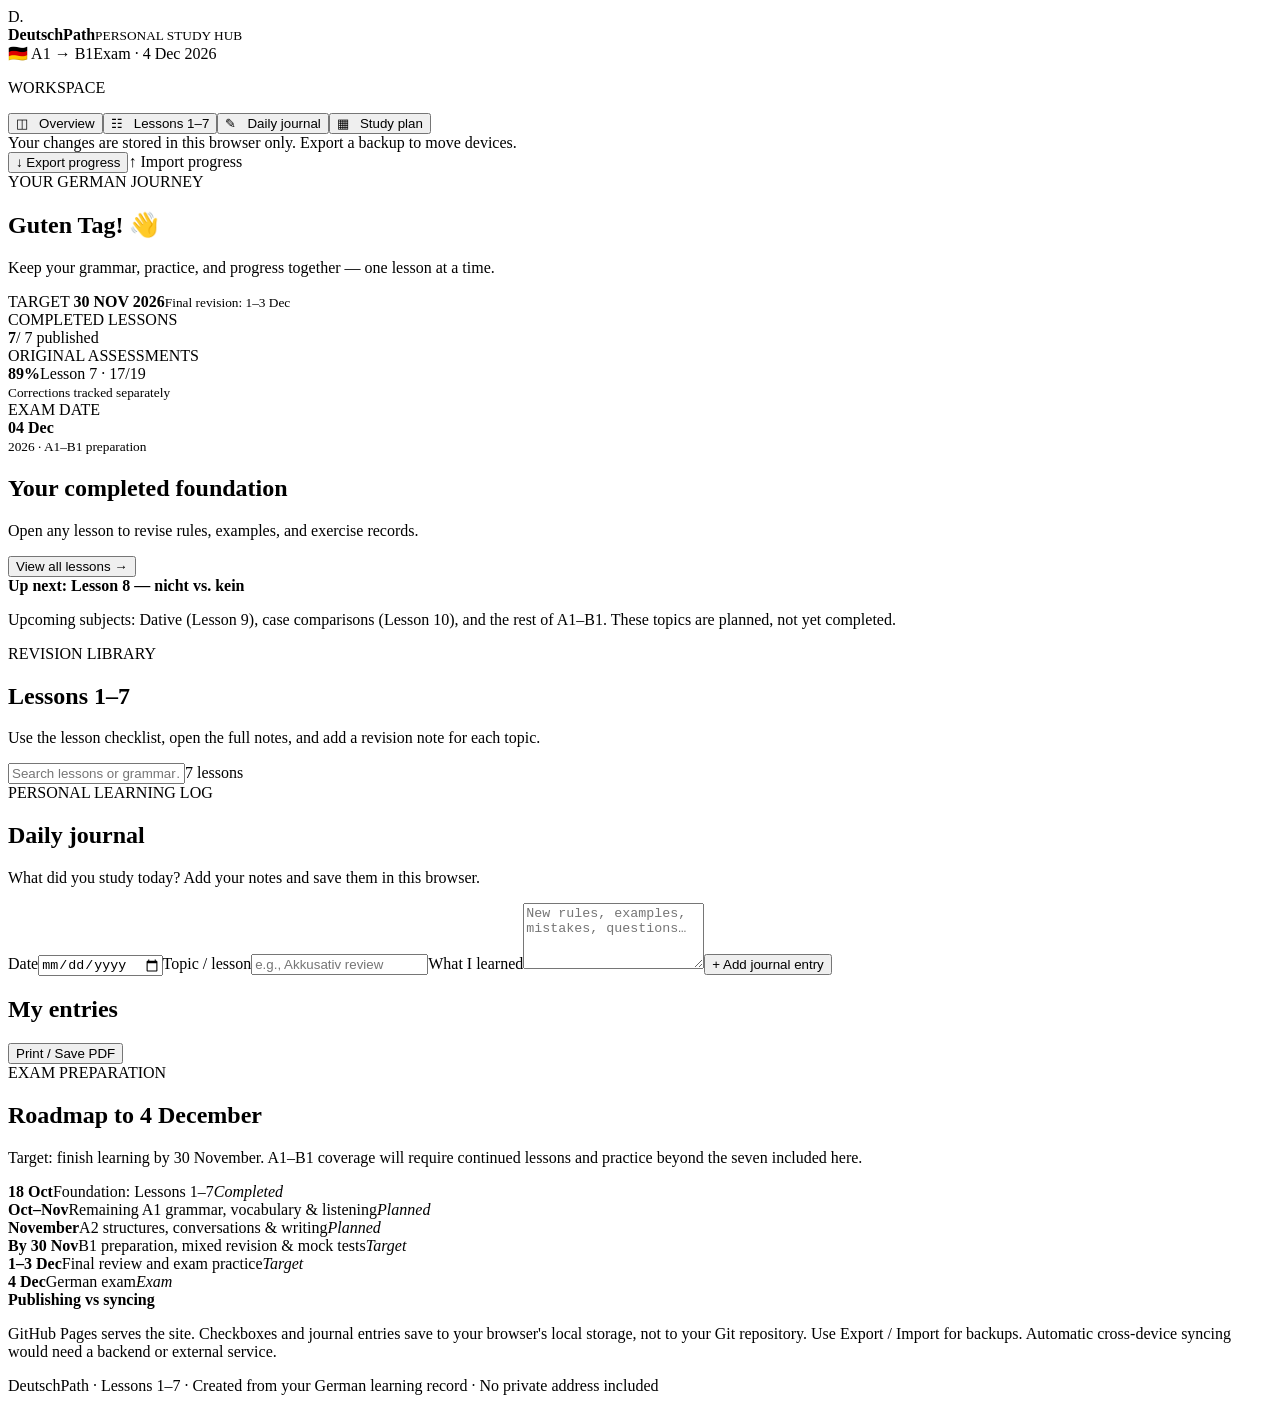
==== index.html @ 78a05383 "Create index.html" ====
<!doctype html><html lang="en"><head><meta charset="utf-8"><meta name="viewport" content="width=device-width,initial-scale=1"><meta name="theme-color" content="#111e36"><meta name="description" content="German A1 to B1 study progress: lessons, practice, revision and scores"><title>DeutschPath · A1 to B1 Study Hub</title><link rel="stylesheet" href="style.css"></head><body>
<header class="top"><div class="brand"><span class="mark">D<span>.</span></span><div><strong>DeutschPath</strong><small>PERSONAL STUDY HUB</small></div></div><div class="topright"><span class="pill">🇩🇪 A1 → B1</span><span class="subtle">Exam · 4 Dec 2026</span></div></header>
<div class="shell"><aside class="sidebar"><p class="navcaption">WORKSPACE</p><button class="nav active" data-view="overview">◫ &nbsp; Overview</button><button class="nav" data-view="lessons">☷ &nbsp; Lessons 1–7</button><button class="nav" data-view="journal">✎ &nbsp; Daily journal</button><button class="nav" data-view="plan">▦ &nbsp; Study plan</button><div class="sidebarbottom"><div class="tip">Your changes are stored in this browser only. Export a backup to move devices.</div><button class="smallbtn" id="exportBtn">↓ Export progress</button><label class="smallbtn import">↑ Import progress<input type="file" id="importFile" accept="application/json" hidden></label></div></aside>
<main class="content"><section id="overview" class="view active"><div class="eyebrow">YOUR GERMAN JOURNEY</div><div class="headrow"><div><h1>Guten Tag! <span class="wave">👋</span></h1><p>Keep your grammar, practice, and progress together — one lesson at a time.</p></div><span class="datebox">TARGET <strong>30 NOV 2026</strong><small>Final revision: 1–3 Dec</small></span></div><div class="metrics"><div class="metric"><label>COMPLETED LESSONS</label><div><strong id="doneCount">7</strong><span>/ 7 published</span></div><div class="track"><i id="doneBar"></i></div></div><div class="metric"><label>ORIGINAL ASSESSMENTS</label><div><strong>89%</strong><span>Lesson 7 · 17/19</span></div><small>Corrections tracked separately</small></div><div class="metric"><label>EXAM DATE</label><div><strong>04 Dec</strong></div><small>2026 · A1–B1 preparation</small></div></div><div class="sectiontop"><div><h2>Your completed foundation</h2><p>Open any lesson to revise rules, examples, and exercise records.</p></div><button class="textbtn" data-goto="lessons">View all lessons →</button></div><div id="overviewCards" class="cards"></div><div class="notice"><strong>Up next: Lesson 8 — nicht vs. kein</strong><p>Upcoming subjects: Dative (Lesson 9), case comparisons (Lesson 10), and the rest of A1–B1. These topics are planned, not yet completed.</p></div></section>
<section id="lessons" class="view"><div class="eyebrow">REVISION LIBRARY</div><h1>Lessons 1–7</h1><p>Use the lesson checklist, open the full notes, and add a revision note for each topic.</p><div class="filter"><input id="searchLessons" placeholder="Search lessons or grammar…" aria-label="Search lessons"><span id="lessonTally">7 lessons</span></div><div id="lessonList" class="lessonlist"></div></section>
<section id="journal" class="view"><div class="eyebrow">PERSONAL LEARNING LOG</div><h1>Daily journal</h1><p>What did you study today? Add your notes and save them in this browser.</p><form id="journalForm" class="formbox"><label>Date<input type="date" id="journalDate" required></label><label>Topic / lesson<input type="text" id="journalTopic" placeholder="e.g., Akkusativ review" required></label><label>What I learned<textarea id="journalText" rows="4" placeholder="New rules, examples, mistakes, questions…" required></textarea></label><button class="primary" type="submit">+ Add journal entry</button></form><div class="sectiontop"><h2>My entries</h2><button class="textbtn" id="printBtn">Print / Save PDF</button></div><div id="journalEntries"></div></section>
<section id="plan" class="view"><div class="eyebrow">EXAM PREPARATION</div><h1>Roadmap to 4 December</h1><p>Target: finish learning by 30 November. A1–B1 coverage will require continued lessons and practice beyond the seven included here.</p><div class="timeline"><div><b>18 Oct</b><span>Foundation: Lessons 1–7</span><em>Completed</em></div><div><b>Oct–Nov</b><span>Remaining A1 grammar, vocabulary & listening</span><em>Planned</em></div><div><b>November</b><span>A2 structures, conversations & writing</span><em>Planned</em></div><div><b>By 30 Nov</b><span>B1 preparation, mixed revision & mock tests</span><em>Target</em></div><div><b>1–3 Dec</b><span>Final review and exam practice</span><em>Target</em></div><div><b>4 Dec</b><span>German exam</span><em>Exam</em></div></div><div class="notice"><strong>Publishing vs syncing</strong><p>GitHub Pages serves the site. Checkboxes and journal entries save to your browser's local storage, not to your Git repository. Use Export / Import for backups. Automatic cross-device syncing would need a backend or external service.</p></div></section></main></div><footer>DeutschPath · Lessons 1–7 · Created from your German learning record · No private address included</footer><script src="app.js"></script></body></html>
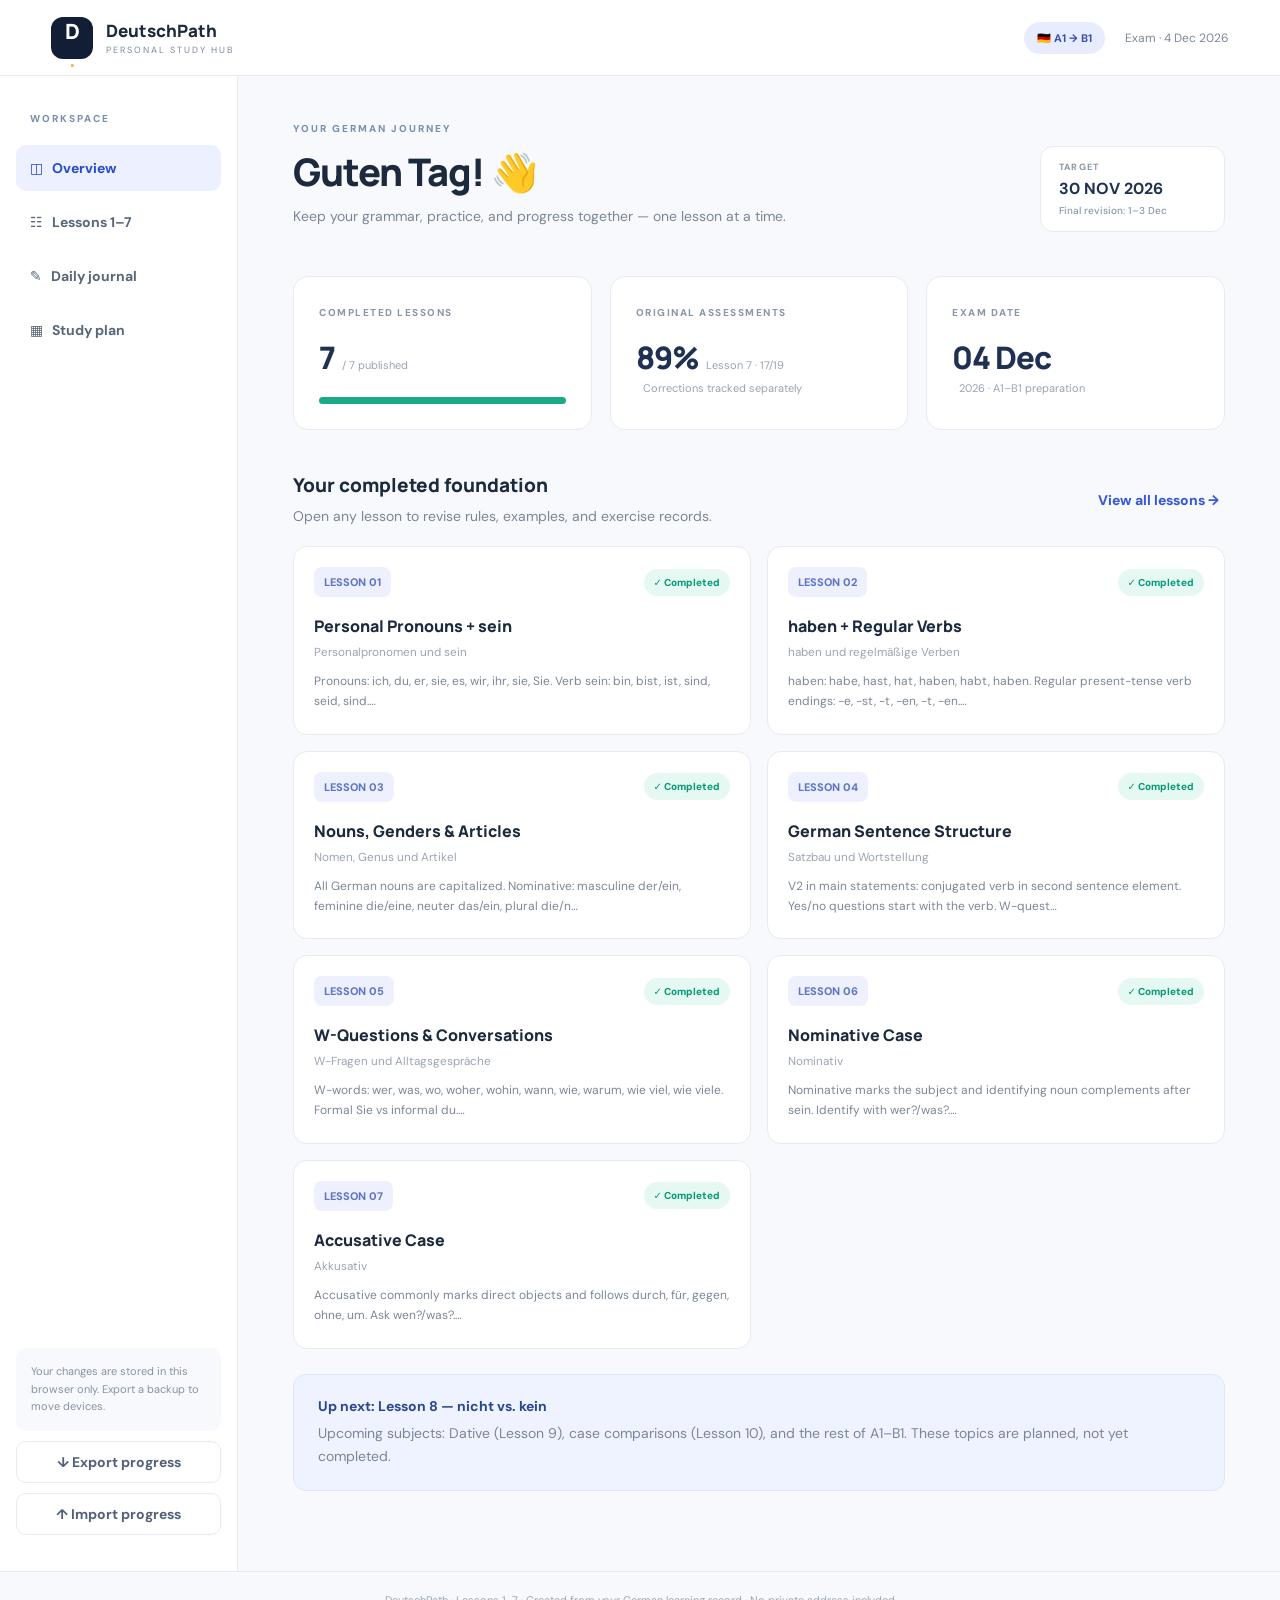
==== commit 5588f2a1: "Add files via upload" ====
--- a/index.html
+++ b/index.html
@@ -4,4 +4,4 @@
 <main class="content"><section id="overview" class="view active"><div class="eyebrow">YOUR GERMAN JOURNEY</div><div class="headrow"><div><h1>Guten Tag! <span class="wave">👋</span></h1><p>Keep your grammar, practice, and progress together — one lesson at a time.</p></div><span class="datebox">TARGET <strong>30 NOV 2026</strong><small>Final revision: 1–3 Dec</small></span></div><div class="metrics"><div class="metric"><label>COMPLETED LESSONS</label><div><strong id="doneCount">7</strong><span>/ 7 published</span></div><div class="track"><i id="doneBar"></i></div></div><div class="metric"><label>ORIGINAL ASSESSMENTS</label><div><strong>89%</strong><span>Lesson 7 · 17/19</span></div><small>Corrections tracked separately</small></div><div class="metric"><label>EXAM DATE</label><div><strong>04 Dec</strong></div><small>2026 · A1–B1 preparation</small></div></div><div class="sectiontop"><div><h2>Your completed foundation</h2><p>Open any lesson to revise rules, examples, and exercise records.</p></div><button class="textbtn" data-goto="lessons">View all lessons →</button></div><div id="overviewCards" class="cards"></div><div class="notice"><strong>Up next: Lesson 8 — nicht vs. kein</strong><p>Upcoming subjects: Dative (Lesson 9), case comparisons (Lesson 10), and the rest of A1–B1. These topics are planned, not yet completed.</p></div></section>
 <section id="lessons" class="view"><div class="eyebrow">REVISION LIBRARY</div><h1>Lessons 1–7</h1><p>Use the lesson checklist, open the full notes, and add a revision note for each topic.</p><div class="filter"><input id="searchLessons" placeholder="Search lessons or grammar…" aria-label="Search lessons"><span id="lessonTally">7 lessons</span></div><div id="lessonList" class="lessonlist"></div></section>
 <section id="journal" class="view"><div class="eyebrow">PERSONAL LEARNING LOG</div><h1>Daily journal</h1><p>What did you study today? Add your notes and save them in this browser.</p><form id="journalForm" class="formbox"><label>Date<input type="date" id="journalDate" required></label><label>Topic / lesson<input type="text" id="journalTopic" placeholder="e.g., Akkusativ review" required></label><label>What I learned<textarea id="journalText" rows="4" placeholder="New rules, examples, mistakes, questions…" required></textarea></label><button class="primary" type="submit">+ Add journal entry</button></form><div class="sectiontop"><h2>My entries</h2><button class="textbtn" id="printBtn">Print / Save PDF</button></div><div id="journalEntries"></div></section>
-<section id="plan" class="view"><div class="eyebrow">EXAM PREPARATION</div><h1>Roadmap to 4 December</h1><p>Target: finish learning by 30 November. A1–B1 coverage will require continued lessons and practice beyond the seven included here.</p><div class="timeline"><div><b>18 Oct</b><span>Foundation: Lessons 1–7</span><em>Completed</em></div><div><b>Oct–Nov</b><span>Remaining A1 grammar, vocabulary & listening</span><em>Planned</em></div><div><b>November</b><span>A2 structures, conversations & writing</span><em>Planned</em></div><div><b>By 30 Nov</b><span>B1 preparation, mixed revision & mock tests</span><em>Target</em></div><div><b>1–3 Dec</b><span>Final review and exam practice</span><em>Target</em></div><div><b>4 Dec</b><span>German exam</span><em>Exam</em></div></div><div class="notice"><strong>Publishing vs syncing</strong><p>GitHub Pages serves the site. Checkboxes and journal entries save to your browser's local storage, not to your Git repository. Use Export / Import for backups. Automatic cross-device syncing would need a backend or external service.</p></div></section></main></div><footer>DeutschPath · Lessons 1–7 · Created from your German learning record · No private address included</footer><script src="app.js"></script></body></html>
+<section id="plan" class="view"><div class="eyebrow">EXAM PREPARATION</div><h1>Roadmap to 4 December</h1><p>Target: finish learning by 30 November. A1–B1 coverage will require continued lessons and practice beyond the seven included here.</p><div class="timeline"><div><b>18 Oct</b><span>Foundation: Lessons 1–7</span><em>Completed</em></div><div><b>Oct–Nov</b><span>Remaining A1 grammar, vocabulary & listening</span><em>Planned</em></div><div><b>November</b><span>A2 structures, conversations & writing</span><em>Planned</em></div><div><b>By 30 Nov</b><span>B1 preparation, mixed revision & mock tests</span><em>Target</em></div><div><b>1–3 Dec</b><span>Final review and exam practice</span><em>Target</em></div><div><b>4 Dec</b><span>German exam</span><em>Exam</em></div></div><div class="notice"><strong>Publishing vs syncing</strong><p>GitHub Pages serves the site. Checkboxes and journal entries save to your browser's local storage, not to your Git repository. Use Export / Import for backups. Automatic cross-device syncing would need a backend or external service.</p></div></section></main></div><footer>DeutschPath · Lessons 1–7 · Created from your German learning record · No private address included</footer><script src="app.js"></script></body></html>
--- a/style.css
+++ b/style.css
@@ -0,0 +1 @@
+@import url('https://fonts.googleapis.com/css2?family=DM+Sans:wght@400;500;600;700&family=Manrope:wght@400;600;700;800&display=swap');:root{--navy:#111e36;--ink:#1c2a3d;--muted:#7c899a;--line:#e7ebf0;--blue:#3759d7;--mint:#0c9b75;--bg:#f7f9fc}*{box-sizing:border-box}body{margin:0;background:var(--bg);color:var(--ink);font-family:'DM Sans',system-ui,sans-serif;font-size:14px}button,input,textarea{font:inherit}button{cursor:pointer}.top{height:76px;background:white;border-bottom:1px solid var(--line);display:flex;align-items:center;justify-content:space-between;padding:0 4%;position:sticky;top:0;z-index:10}.brand{display:flex;align-items:center;gap:13px}.mark{background:var(--navy);color:#fff;border-radius:12px;display:grid;place-items:center;width:42px;height:42px;font:800 21px Manrope}.mark span{color:#e4bb60}.brand strong{display:block;font:800 17px Manrope}.brand small{display:block;color:var(--muted);font-size:9px;letter-spacing:2px;margin-top:2px}.topright{display:flex;gap:20px;align-items:center}.pill{background:#e8ecff;color:#3650af;border-radius:18px;padding:9px 13px;font-weight:700;font-size:11px}.subtle{color:var(--muted);font-size:12px}.shell{display:grid;grid-template-columns:238px 1fr;min-height:calc(100vh - 120px)}.sidebar{background:#fff;border-right:1px solid var(--line);padding:36px 16px;display:flex;flex-direction:column;gap:8px}.navcaption,.eyebrow{letter-spacing:2px;font-size:10px;font-weight:800;color:#7890b0}.navcaption{padding-left:14px;margin:0 0 12px}.nav{border:0;background:none;border-radius:10px;text-align:left;padding:14px;font-weight:700;color:#586779}.nav:hover,.nav.active{color:#284bcc;background:#edf1ff}.sidebarbottom{margin-top:auto;display:flex;flex-direction:column;gap:10px}.tip{font-size:11px;line-height:1.6;color:#8793a2;padding:15px;border-radius:10px;background:#f7f9fc}.smallbtn{border:1px solid var(--line);padding:11px 12px;border-radius:10px;background:white;font-weight:700;text-align:center;cursor:pointer;color:#526179}.content{max-width:1180px;width:100%;padding:46px 55px 80px;margin:0 auto}.view{display:none}.view.active{display:block}.headrow{display:flex;align-items:center;justify-content:space-between;gap:25px}.content h1{font:800 clamp(27px,3vw,38px) Manrope;margin:10px 0 8px;letter-spacing:-1.1px}.content h2{font:800 19px Manrope;margin:0}.content p{color:#7b8797;line-height:1.65;margin-top:7px}.datebox{border:1px solid var(--line);border-radius:13px;padding:14px 18px;display:flex;flex-direction:column;font-size:9px;color:#8a98a7;font-weight:800;letter-spacing:1.2px;min-width:185px;background:white}.datebox strong{font-size:16px;color:#1f3152;letter-spacing:0;margin:5px 0}.datebox small{font-size:10px;letter-spacing:0;font-weight:500}.metrics{display:grid;grid-template-columns:repeat(3,1fr);gap:18px;margin:34px 0 42px}.metric{background:#fff;border:1px solid var(--line);border-radius:15px;padding:25px;min-height:148px}.metric label{font-size:10px;color:#8a97a8;letter-spacing:1.5px;font-weight:800}.metric div strong{font:800 31px Manrope;letter-spacing:-1px;color:#1e3152}.metric div span,.metric small{color:#98a4b1;font-size:11px;margin-left:7px}.metric div{margin-top:16px}.metric .track{height:7px;background:#e9edf3;border-radius:20px;margin-top:19px;overflow:hidden}.track i{height:100%;background:#19aa88;display:block;width:100%}.sectiontop{display:flex;justify-content:space-between;align-items:center;gap:15px;margin:32px 0 18px}.sectiontop p{margin-bottom:0}.textbtn{background:none;border:0;color:var(--blue);font-weight:800}.cards{display:grid;grid-template-columns:repeat(2,minmax(0,1fr));gap:16px}.lessoncard{background:#fff;border:1px solid var(--line);border-radius:14px;padding:20px;cursor:pointer;transition:transform .1s,border-color .1s}.lessoncard:hover{transform:translateY(-2px);border-color:#b5c2f9}.cardtop{display:flex;justify-content:space-between;align-items:center;margin-bottom:18px}.lessonnum{color:#5d74c7;background:#eef1fd;border-radius:8px;font-size:11px;padding:8px 10px;font-weight:800}.complete{color:#069a76;background:#e5f8f1;border-radius:20px;font-size:10px;padding:7px 10px;font-weight:800}.lessoncard h3{font:800 16px Manrope;margin:0 0 5px}.lessoncard small{color:#9aa5b3}.lessoncard p{font-size:12px;margin:12px 0 2px}.notice{background:#eef3ff;border:1px solid #dce6ff;border-radius:13px;margin-top:25px;padding:22px 24px}.notice strong{color:#28488e}.notice p{margin-bottom:0}.filter{display:flex;justify-content:space-between;align-items:center;margin:26px 0}.filter input{width:min(430px,85%);padding:13px 15px;border:1px solid var(--line);border-radius:9px;background:#fff}.filter span{font-size:12px;color:var(--muted)}.lessonlist{display:grid;gap:12px}.lessonentry{border:1px solid var(--line);border-radius:14px;background:white;overflow:hidden}.lessonheader{display:flex;align-items:center;justify-content:space-between;padding:20px;gap:12px;cursor:pointer}.lessonheader h3{margin:0 0 5px;font:800 16px Manrope}.lessonheader small{color:#9da8b7}.lessonbody{padding:0 23px 24px;border-top:1px solid #f0f2f6}.lessonbody h4{margin:22px 0 6px;font-size:12px;letter-spacing:.4px;color:#435675}.lessonbody li{margin:8px 0;line-height:1.6}.lessonbody p{color:#46566c}.lessonbody .review{background:#fff9e9;border-radius:9px;padding:14px 18px;color:#725f36}.lessonactions{display:flex;align-items:center;gap:10px;margin-top:17px;flex-wrap:wrap}.lessonactions label{font-weight:700;font-size:12px;color:#56677c}.lessonactions textarea{width:100%;border:1px solid var(--line);border-radius:8px;min-height:65px;padding:10px}.formbox{border:1px solid var(--line);background:#fff;padding:24px;border-radius:15px;display:grid;gap:16px;margin:30px 0}.formbox label{display:grid;gap:7px;font-size:12px;font-weight:800;color:#5c6d80}.formbox input,.formbox textarea{border:1px solid var(--line);border-radius:9px;padding:13px;width:100%;color:var(--ink)}.primary{border:0;background:var(--blue);color:white;padding:13px 17px;border-radius:9px;font-weight:800;justify-self:start}.journalitem{background:#fff;padding:18px 21px;border:1px solid var(--line);border-radius:12px;margin:10px 0}.journalitem header{display:flex;justify-content:space-between;gap:12px}.journalitem small{color:var(--muted)}.journalitem button{background:none;border:0;color:#b63c47}.journalitem p{white-space:pre-wrap;color:#53627a}.timeline{border:1px solid var(--line);border-radius:14px;background:#fff;margin:30px 0;padding:15px 23px}.timeline div{display:grid;grid-template-columns:105px 1fr 85px;gap:15px;padding:20px 0;border-bottom:1px solid var(--line);align-items:center}.timeline div:last-child{border:0}.timeline b{color:#3759d7}.timeline em{font-style:normal;color:#159c79;font-size:11px;font-weight:800;text-align:right}footer{text-align:center;padding:21px;color:#9ba7b5;font-size:11px;border-top:1px solid var(--line)}@media(max-width:800px){.top{padding:0 18px}.subtle{display:none}.shell{grid-template-columns:1fr}.sidebar{flex-direction:row;overflow-x:auto;align-items:center;padding:9px;border-right:0;border-bottom:1px solid var(--line);gap:3px}.navcaption,.sidebarbottom{display:none}.nav{white-space:nowrap;padding:11px;font-size:12px}.content{padding:30px 20px}.metrics{grid-template-columns:1fr;gap:10px}.metric{min-height:110px}.cards{grid-template-columns:1fr}.datebox{display:none}.timeline div{grid-template-columns:75px 1fr;gap:7px}.timeline em{display:none}}@media print{.top,.sidebar,.lessonactions,button,.filter,footer{display:none!important}.shell{display:block}.content{padding:10px;max-width:none}.view{display:block!important;break-after:page}.lessonbody{display:block!important}.lessonentry{break-inside:avoid}}
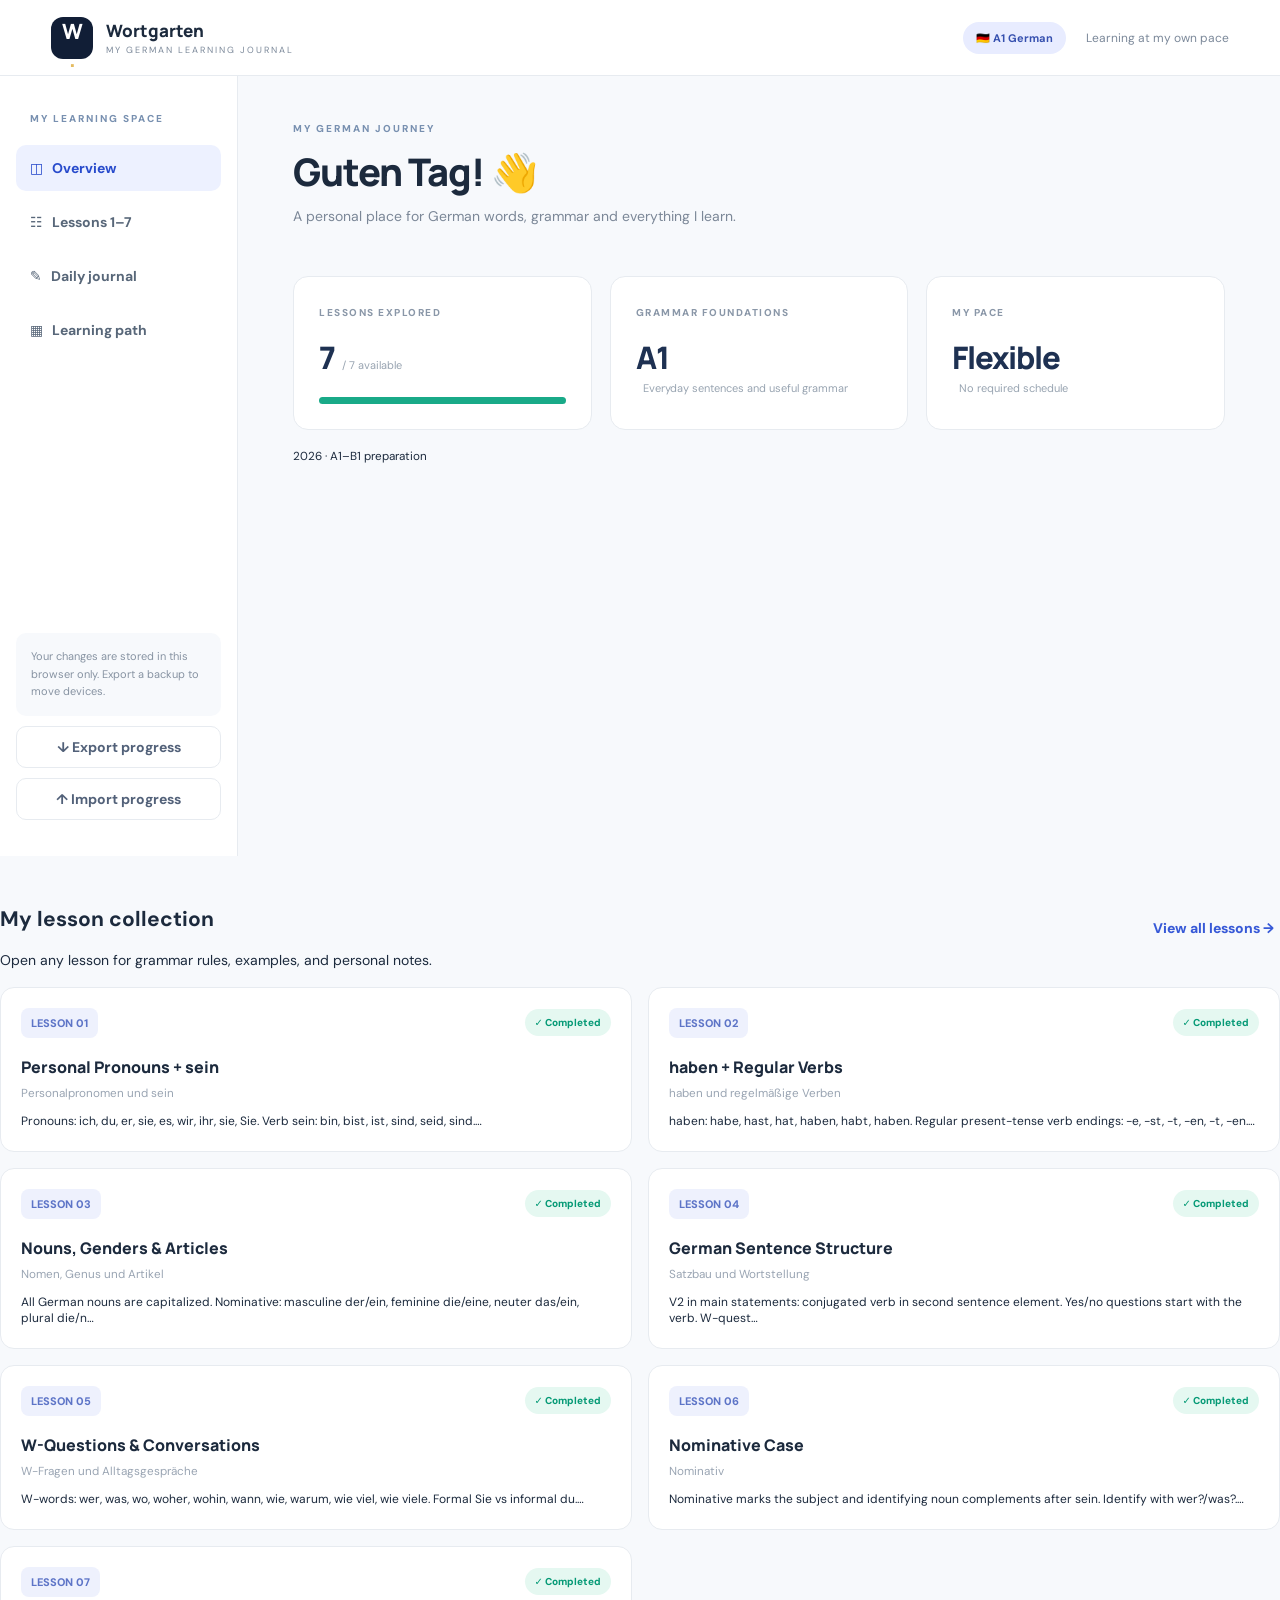
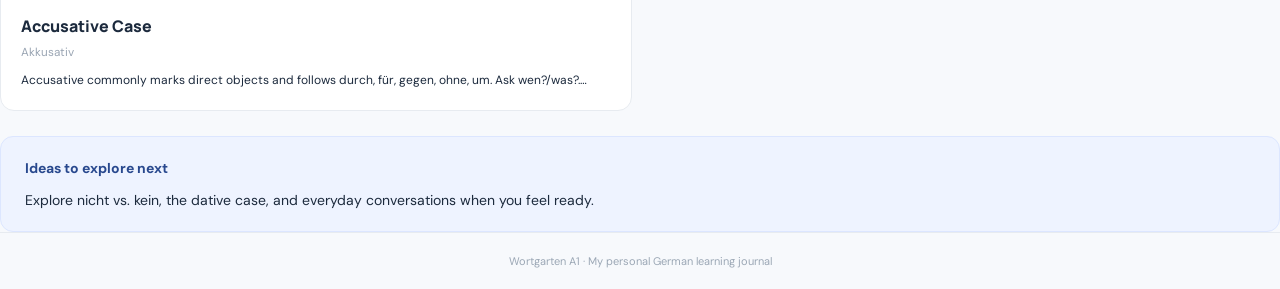
==== commit 59b872cd: "Make Wortgarten a personal German learning journal" ====
--- a/index.html
+++ b/index.html
@@ -1,7 +1,7 @@
-<!doctype html><html lang="en"><head><meta charset="utf-8"><meta name="viewport" content="width=device-width,initial-scale=1"><meta name="theme-color" content="#111e36"><meta name="description" content="German A1 to B1 study progress: lessons, practice, revision and scores"><title>DeutschPath · A1 to B1 Study Hub</title><link rel="stylesheet" href="style.css"></head><body>
-<header class="top"><div class="brand"><span class="mark">D<span>.</span></span><div><strong>DeutschPath</strong><small>PERSONAL STUDY HUB</small></div></div><div class="topright"><span class="pill">🇩🇪 A1 → B1</span><span class="subtle">Exam · 4 Dec 2026</span></div></header>
-<div class="shell"><aside class="sidebar"><p class="navcaption">WORKSPACE</p><button class="nav active" data-view="overview">◫ &nbsp; Overview</button><button class="nav" data-view="lessons">☷ &nbsp; Lessons 1–7</button><button class="nav" data-view="journal">✎ &nbsp; Daily journal</button><button class="nav" data-view="plan">▦ &nbsp; Study plan</button><div class="sidebarbottom"><div class="tip">Your changes are stored in this browser only. Export a backup to move devices.</div><button class="smallbtn" id="exportBtn">↓ Export progress</button><label class="smallbtn import">↑ Import progress<input type="file" id="importFile" accept="application/json" hidden></label></div></aside>
-<main class="content"><section id="overview" class="view active"><div class="eyebrow">YOUR GERMAN JOURNEY</div><div class="headrow"><div><h1>Guten Tag! <span class="wave">👋</span></h1><p>Keep your grammar, practice, and progress together — one lesson at a time.</p></div><span class="datebox">TARGET <strong>30 NOV 2026</strong><small>Final revision: 1–3 Dec</small></span></div><div class="metrics"><div class="metric"><label>COMPLETED LESSONS</label><div><strong id="doneCount">7</strong><span>/ 7 published</span></div><div class="track"><i id="doneBar"></i></div></div><div class="metric"><label>ORIGINAL ASSESSMENTS</label><div><strong>89%</strong><span>Lesson 7 · 17/19</span></div><small>Corrections tracked separately</small></div><div class="metric"><label>EXAM DATE</label><div><strong>04 Dec</strong></div><small>2026 · A1–B1 preparation</small></div></div><div class="sectiontop"><div><h2>Your completed foundation</h2><p>Open any lesson to revise rules, examples, and exercise records.</p></div><button class="textbtn" data-goto="lessons">View all lessons →</button></div><div id="overviewCards" class="cards"></div><div class="notice"><strong>Up next: Lesson 8 — nicht vs. kein</strong><p>Upcoming subjects: Dative (Lesson 9), case comparisons (Lesson 10), and the rest of A1–B1. These topics are planned, not yet completed.</p></div></section>
-<section id="lessons" class="view"><div class="eyebrow">REVISION LIBRARY</div><h1>Lessons 1–7</h1><p>Use the lesson checklist, open the full notes, and add a revision note for each topic.</p><div class="filter"><input id="searchLessons" placeholder="Search lessons or grammar…" aria-label="Search lessons"><span id="lessonTally">7 lessons</span></div><div id="lessonList" class="lessonlist"></div></section>
-<section id="journal" class="view"><div class="eyebrow">PERSONAL LEARNING LOG</div><h1>Daily journal</h1><p>What did you study today? Add your notes and save them in this browser.</p><form id="journalForm" class="formbox"><label>Date<input type="date" id="journalDate" required></label><label>Topic / lesson<input type="text" id="journalTopic" placeholder="e.g., Akkusativ review" required></label><label>What I learned<textarea id="journalText" rows="4" placeholder="New rules, examples, mistakes, questions…" required></textarea></label><button class="primary" type="submit">+ Add journal entry</button></form><div class="sectiontop"><h2>My entries</h2><button class="textbtn" id="printBtn">Print / Save PDF</button></div><div id="journalEntries"></div></section>
-<section id="plan" class="view"><div class="eyebrow">EXAM PREPARATION</div><h1>Roadmap to 4 December</h1><p>Target: finish learning by 30 November. A1–B1 coverage will require continued lessons and practice beyond the seven included here.</p><div class="timeline"><div><b>18 Oct</b><span>Foundation: Lessons 1–7</span><em>Completed</em></div><div><b>Oct–Nov</b><span>Remaining A1 grammar, vocabulary & listening</span><em>Planned</em></div><div><b>November</b><span>A2 structures, conversations & writing</span><em>Planned</em></div><div><b>By 30 Nov</b><span>B1 preparation, mixed revision & mock tests</span><em>Target</em></div><div><b>1–3 Dec</b><span>Final review and exam practice</span><em>Target</em></div><div><b>4 Dec</b><span>German exam</span><em>Exam</em></div></div><div class="notice"><strong>Publishing vs syncing</strong><p>GitHub Pages serves the site. Checkboxes and journal entries save to your browser's local storage, not to your Git repository. Use Export / Import for backups. Automatic cross-device syncing would need a backend or external service.</p></div></section></main></div><footer>DeutschPath · Lessons 1–7 · Created from your German learning record · No private address included</footer><script src="app.js"></script></body></html>+<!doctype html><html lang="en"><head><meta charset="utf-8"><meta name="viewport" content="width=device-width,initial-scale=1"><meta name="theme-color" content="#111e36"><meta name="description" content="Wortgarten A1 personal German learning journal: lessons, grammar and notes"><title>Wortgarten A1 · My German Learning Journal</title><link rel="stylesheet" href="style.css"></head><body>
+<header class="top"><div class="brand"><span class="mark">W<span>.</span></span><div><strong>Wortgarten</strong><small>MY GERMAN LEARNING JOURNAL</small></div></div><div class="topright"><span class="pill">🇩🇪 A1 German</span><span class="subtle">Learning at my own pace</span></div></header>
+<div class="shell"><aside class="sidebar"><p class="navcaption">MY LEARNING SPACE</p><button class="nav active" data-view="overview">◫ &nbsp; Overview</button><button class="nav" data-view="lessons">☷ &nbsp; Lessons 1–7</button><button class="nav" data-view="journal">✎ &nbsp; Daily journal</button><button class="nav" data-view="plan">▦ &nbsp; Learning path</button><div class="sidebarbottom"><div class="tip">Your changes are stored in this browser only. Export a backup to move devices.</div><button class="smallbtn" id="exportBtn">↓ Export progress</button><label class="smallbtn import">↑ Import progress<input type="file" id="importFile" accept="application/json" hidden></label></div></aside>
+<main class="content"><section id="overview" class="view active"><div class="eyebrow">MY GERMAN JOURNEY</div><div class="headrow"><div><h1>Guten Tag! <span class="wave">👋</span></h1><p>A personal place for German words, grammar and everything I learn.</p></div></div><div class="metrics"><div class="metric"><label>LESSONS EXPLORED</label><div><strong id="doneCount">7</strong><span>/ 7 available</span></div><div class="track"><i id="doneBar"></i></div></div><div class="metric"><label>GRAMMAR FOUNDATIONS</label><div><strong>A1</strong></div><small>Everyday sentences and useful grammar</small></div><div class="metric"><label>MY PACE</label><div><strong>Flexible</strong></div><small>No required schedule</small></div><small>2026 · A1–B1 preparation</small></div></div><div class="sectiontop"><div><h2>My lesson collection</h2><p>Open any lesson for grammar rules, examples, and personal notes.</p></div><button class="textbtn" data-goto="lessons">View all lessons →</button></div><div id="overviewCards" class="cards"></div><div class="notice"><strong>Ideas to explore next</strong><p>Explore nicht vs. kein, the dative case, and everyday conversations when you feel ready.</p></div></section>
+<section id="lessons" class="view"><div class="eyebrow">MY LESSON LIBRARY</div><h1>Lessons 1–7</h1><p>Read grammar notes and examples, and add your own notes for each topic.</p><div class="filter"><input id="searchLessons" placeholder="Search lessons or grammar…" aria-label="Search lessons"><span id="lessonTally">7 lessons</span></div><div id="lessonList" class="lessonlist"></div></section>
+<section id="journal" class="view"><div class="eyebrow">PERSONAL LEARNING LOG</div><h1>Daily journal</h1><p>What did you study today? Add your notes and save them in this browser.</p><form id="journalForm" class="formbox"><label>Date<input type="date" id="journalDate" required></label><label>Topic / lesson<input type="text" id="journalTopic" placeholder="e.g., Akkusativ examples" required></label><label>What I learned<textarea id="journalText" rows="4" placeholder="New rules, examples, mistakes, questions…" required></textarea></label><button class="primary" type="submit">+ Add journal entry</button></form><div class="sectiontop"><h2>My entries</h2><button class="textbtn" id="printBtn">Print / Save PDF</button></div><div id="journalEntries"></div></section>
+<section id="plan" class="view"><div class="eyebrow">PERSONAL LEARNING PATH</div><h1>My learning path</h1><p>Explore German topics whenever you want, without deadlines or exams.</p><div class="timeline"><div><b>A1</b><span>Greetings, pronouns and everyday phrases</span><em>Foundations</em></div><div><b>A1</b><span>Verbs, articles and sentence structure</span><em>Explore</em></div><div><b>A1</b><span>Cases, questions and everyday conversations</span><em>Explore</em></div><div><b>Later</b><span>New vocabulary, reading, listening and writing</span><em>Optional</em></div></div><div class="notice"><strong>Publishing vs syncing</strong><p>GitHub Pages serves the site. Checkboxes and journal entries save to your browser's local storage, not to your Git repository. Use Export / Import for backups. Automatic cross-device syncing would need a backend or external service.</p></div></section></main></div><footer>Wortgarten A1 · My personal German learning journal</footer><script src="app.js"></script></body></html>
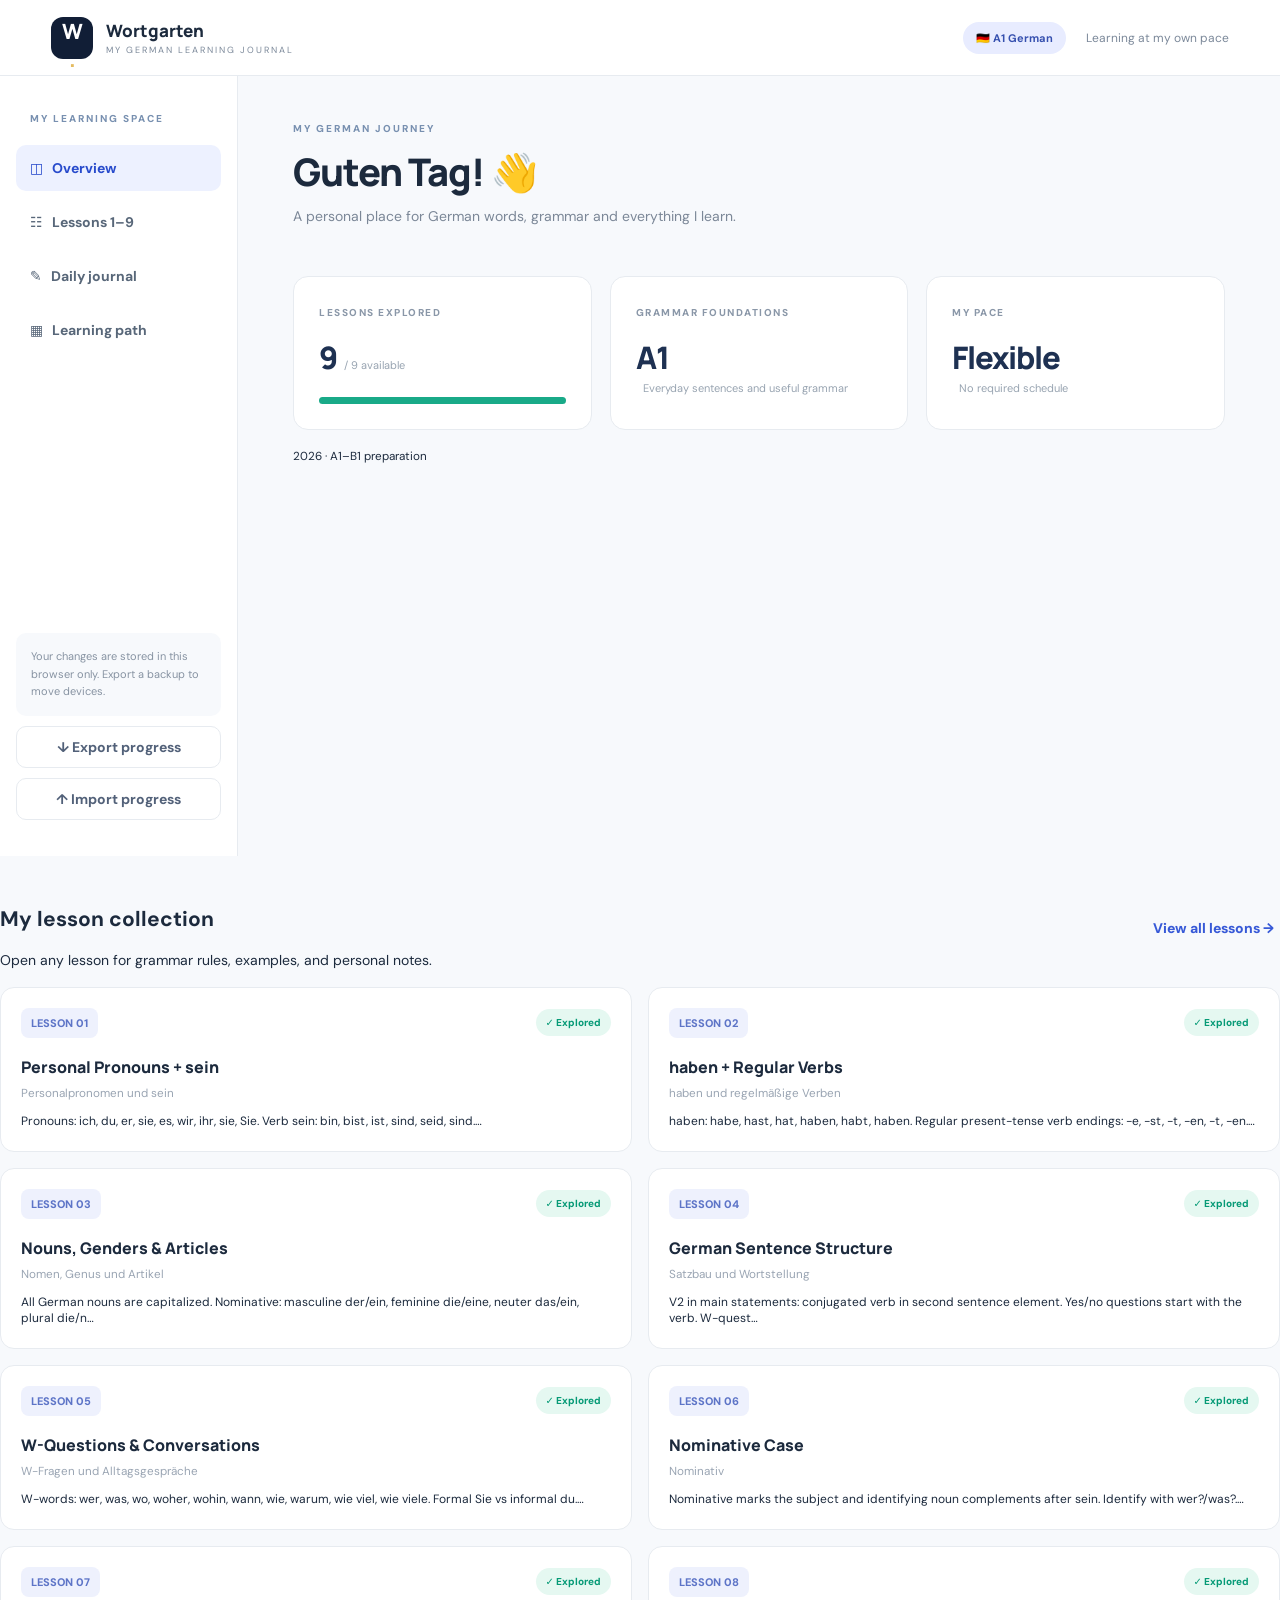
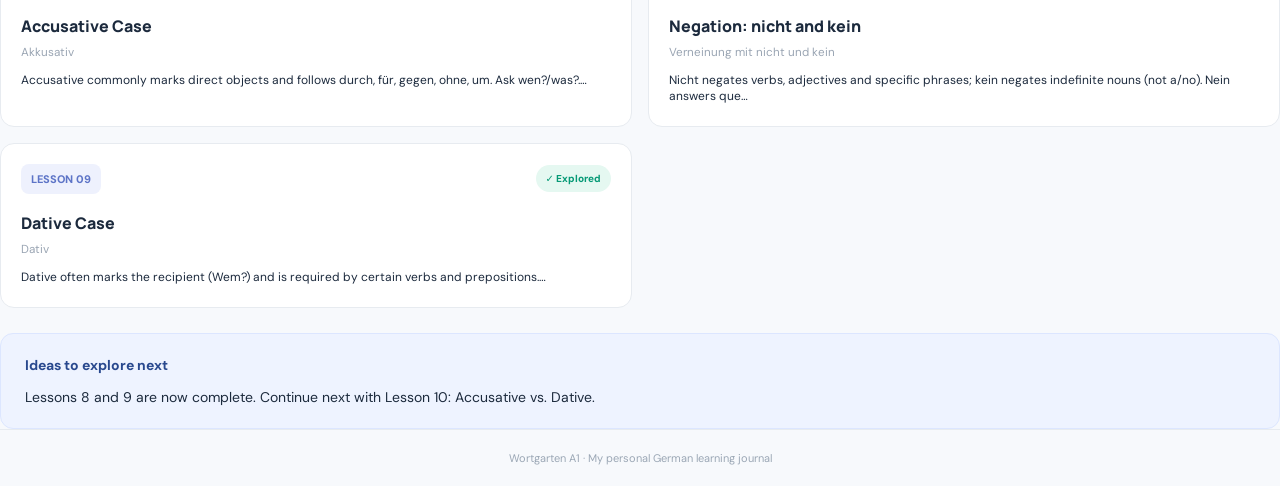
==== commit 898de64f: "Expand German A1 lesson archive through Lesson 9: index.html" ====
--- a/index.html
+++ b/index.html
@@ -1,7 +1,7 @@
 <!doctype html><html lang="en"><head><meta charset="utf-8"><meta name="viewport" content="width=device-width,initial-scale=1"><meta name="theme-color" content="#111e36"><meta name="description" content="Wortgarten A1 personal German learning journal: lessons, grammar and notes"><title>Wortgarten A1 · My German Learning Journal</title><link rel="stylesheet" href="style.css"></head><body>
 <header class="top"><div class="brand"><span class="mark">W<span>.</span></span><div><strong>Wortgarten</strong><small>MY GERMAN LEARNING JOURNAL</small></div></div><div class="topright"><span class="pill">🇩🇪 A1 German</span><span class="subtle">Learning at my own pace</span></div></header>
-<div class="shell"><aside class="sidebar"><p class="navcaption">MY LEARNING SPACE</p><button class="nav active" data-view="overview">◫ &nbsp; Overview</button><button class="nav" data-view="lessons">☷ &nbsp; Lessons 1–7</button><button class="nav" data-view="journal">✎ &nbsp; Daily journal</button><button class="nav" data-view="plan">▦ &nbsp; Learning path</button><div class="sidebarbottom"><div class="tip">Your changes are stored in this browser only. Export a backup to move devices.</div><button class="smallbtn" id="exportBtn">↓ Export progress</button><label class="smallbtn import">↑ Import progress<input type="file" id="importFile" accept="application/json" hidden></label></div></aside>
-<main class="content"><section id="overview" class="view active"><div class="eyebrow">MY GERMAN JOURNEY</div><div class="headrow"><div><h1>Guten Tag! <span class="wave">👋</span></h1><p>A personal place for German words, grammar and everything I learn.</p></div></div><div class="metrics"><div class="metric"><label>LESSONS EXPLORED</label><div><strong id="doneCount">7</strong><span>/ 7 available</span></div><div class="track"><i id="doneBar"></i></div></div><div class="metric"><label>GRAMMAR FOUNDATIONS</label><div><strong>A1</strong></div><small>Everyday sentences and useful grammar</small></div><div class="metric"><label>MY PACE</label><div><strong>Flexible</strong></div><small>No required schedule</small></div><small>2026 · A1–B1 preparation</small></div></div><div class="sectiontop"><div><h2>My lesson collection</h2><p>Open any lesson for grammar rules, examples, and personal notes.</p></div><button class="textbtn" data-goto="lessons">View all lessons →</button></div><div id="overviewCards" class="cards"></div><div class="notice"><strong>Ideas to explore next</strong><p>Explore nicht vs. kein, the dative case, and everyday conversations when you feel ready.</p></div></section>
-<section id="lessons" class="view"><div class="eyebrow">MY LESSON LIBRARY</div><h1>Lessons 1–7</h1><p>Read grammar notes and examples, and add your own notes for each topic.</p><div class="filter"><input id="searchLessons" placeholder="Search lessons or grammar…" aria-label="Search lessons"><span id="lessonTally">7 lessons</span></div><div id="lessonList" class="lessonlist"></div></section>
+<div class="shell"><aside class="sidebar"><p class="navcaption">MY LEARNING SPACE</p><button class="nav active" data-view="overview">◫ &nbsp; Overview</button><button class="nav" data-view="lessons">☷ &nbsp; Lessons 1–9</button><button class="nav" data-view="journal">✎ &nbsp; Daily journal</button><button class="nav" data-view="plan">▦ &nbsp; Learning path</button><div class="sidebarbottom"><div class="tip">Your changes are stored in this browser only. Export a backup to move devices.</div><button class="smallbtn" id="exportBtn">↓ Export progress</button><label class="smallbtn import">↑ Import progress<input type="file" id="importFile" accept="application/json" hidden></label></div></aside>
+<main class="content"><section id="overview" class="view active"><div class="eyebrow">MY GERMAN JOURNEY</div><div class="headrow"><div><h1>Guten Tag! <span class="wave">👋</span></h1><p>A personal place for German words, grammar and everything I learn.</p></div></div><div class="metrics"><div class="metric"><label>LESSONS EXPLORED</label><div><strong id="doneCount">9</strong><span>/ 9 available</span></div><div class="track"><i id="doneBar"></i></div></div><div class="metric"><label>GRAMMAR FOUNDATIONS</label><div><strong>A1</strong></div><small>Everyday sentences and useful grammar</small></div><div class="metric"><label>MY PACE</label><div><strong>Flexible</strong></div><small>No required schedule</small></div><small>2026 · A1–B1 preparation</small></div></div><div class="sectiontop"><div><h2>My lesson collection</h2><p>Open any lesson for grammar rules, examples, and personal notes.</p></div><button class="textbtn" data-goto="lessons">View all lessons →</button></div><div id="overviewCards" class="cards"></div><div class="notice"><strong>Ideas to explore next</strong><p>Lessons 8 and 9 are now complete. Continue next with Lesson 10: Accusative vs. Dative.</p></div></section>
+<section id="lessons" class="view"><div class="eyebrow">MY LESSON LIBRARY</div><h1>Lessons 1–9</h1><p>Read grammar notes and examples, and add your own notes for each topic.</p><div class="filter"><input id="searchLessons" placeholder="Search lessons or grammar…" aria-label="Search lessons"><span id="lessonTally">9 lessons</span></div><div id="lessonList" class="lessonlist"></div></section>
 <section id="journal" class="view"><div class="eyebrow">PERSONAL LEARNING LOG</div><h1>Daily journal</h1><p>What did you study today? Add your notes and save them in this browser.</p><form id="journalForm" class="formbox"><label>Date<input type="date" id="journalDate" required></label><label>Topic / lesson<input type="text" id="journalTopic" placeholder="e.g., Akkusativ examples" required></label><label>What I learned<textarea id="journalText" rows="4" placeholder="New rules, examples, mistakes, questions…" required></textarea></label><button class="primary" type="submit">+ Add journal entry</button></form><div class="sectiontop"><h2>My entries</h2><button class="textbtn" id="printBtn">Print / Save PDF</button></div><div id="journalEntries"></div></section>
-<section id="plan" class="view"><div class="eyebrow">PERSONAL LEARNING PATH</div><h1>My learning path</h1><p>Explore German topics whenever you want, without deadlines or exams.</p><div class="timeline"><div><b>A1</b><span>Greetings, pronouns and everyday phrases</span><em>Foundations</em></div><div><b>A1</b><span>Verbs, articles and sentence structure</span><em>Explore</em></div><div><b>A1</b><span>Cases, questions and everyday conversations</span><em>Explore</em></div><div><b>Later</b><span>New vocabulary, reading, listening and writing</span><em>Optional</em></div></div><div class="notice"><strong>Publishing vs syncing</strong><p>GitHub Pages serves the site. Checkboxes and journal entries save to your browser's local storage, not to your Git repository. Use Export / Import for backups. Automatic cross-device syncing would need a backend or external service.</p></div></section></main></div><footer>Wortgarten A1 · My personal German learning journal</footer><script src="app.js"></script></body></html>+<section id="plan" class="view"><div class="eyebrow">PERSONAL LEARNING PATH</div><h1>My learning path</h1><p>Lessons 1–9 completed. Lesson 10: Accusative vs. Dative is next.</p><div class="timeline"><div><b>A1</b><span>Greetings, pronouns and everyday phrases</span><em>Foundations</em></div><div><b>A1</b><span>Verbs, articles and sentence structure</span><em>Explore</em></div><div><b>A1</b><span>Cases, questions and everyday conversations</span><em>Explore</em></div><div><b>Later</b><span>New vocabulary, reading, listening and writing</span><em>Optional</em></div></div><div class="notice"><strong>Publishing vs syncing</strong><p>GitHub Pages serves the site. Checkboxes and journal entries save to your browser's local storage, not to your Git repository. Use Export / Import for backups. Automatic cross-device syncing would need a backend or external service.</p></div></section></main></div><footer>Wortgarten A1 · My personal German learning journal</footer><script src="app.js"></script></body></html>
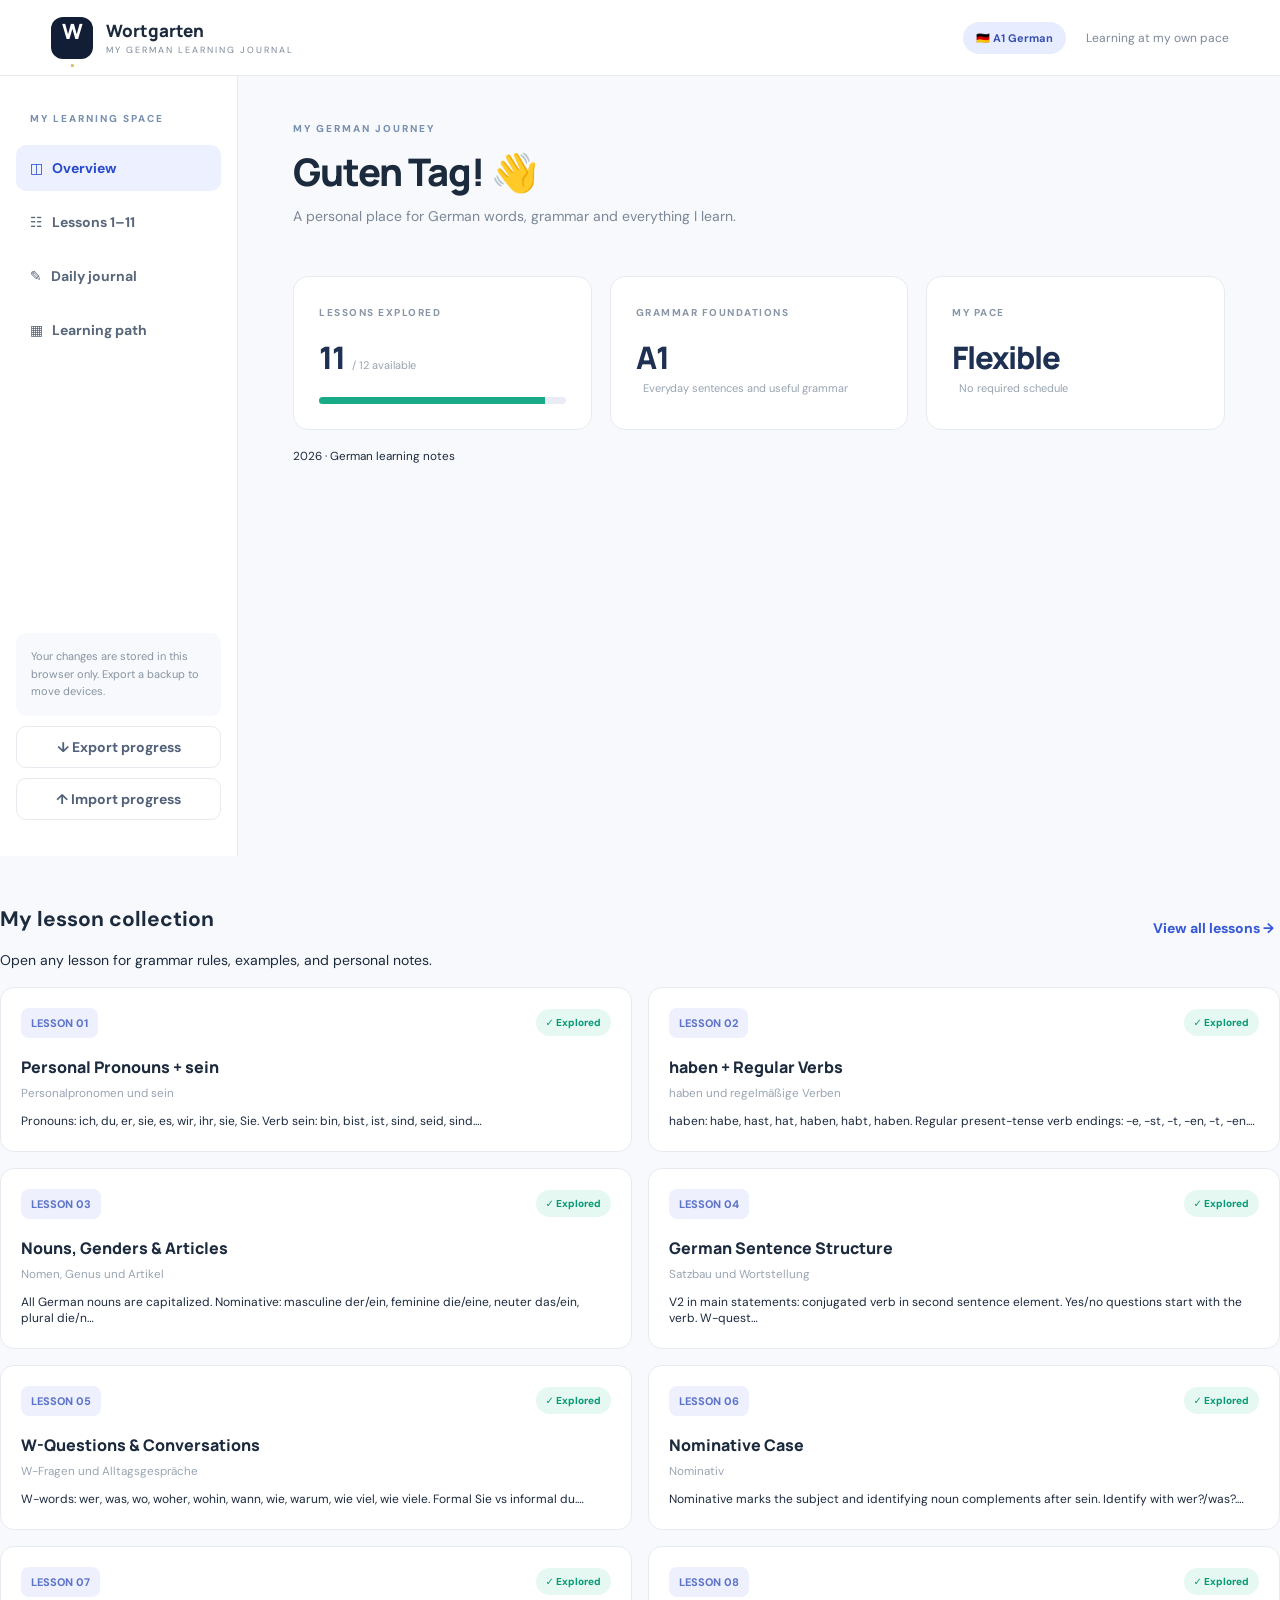
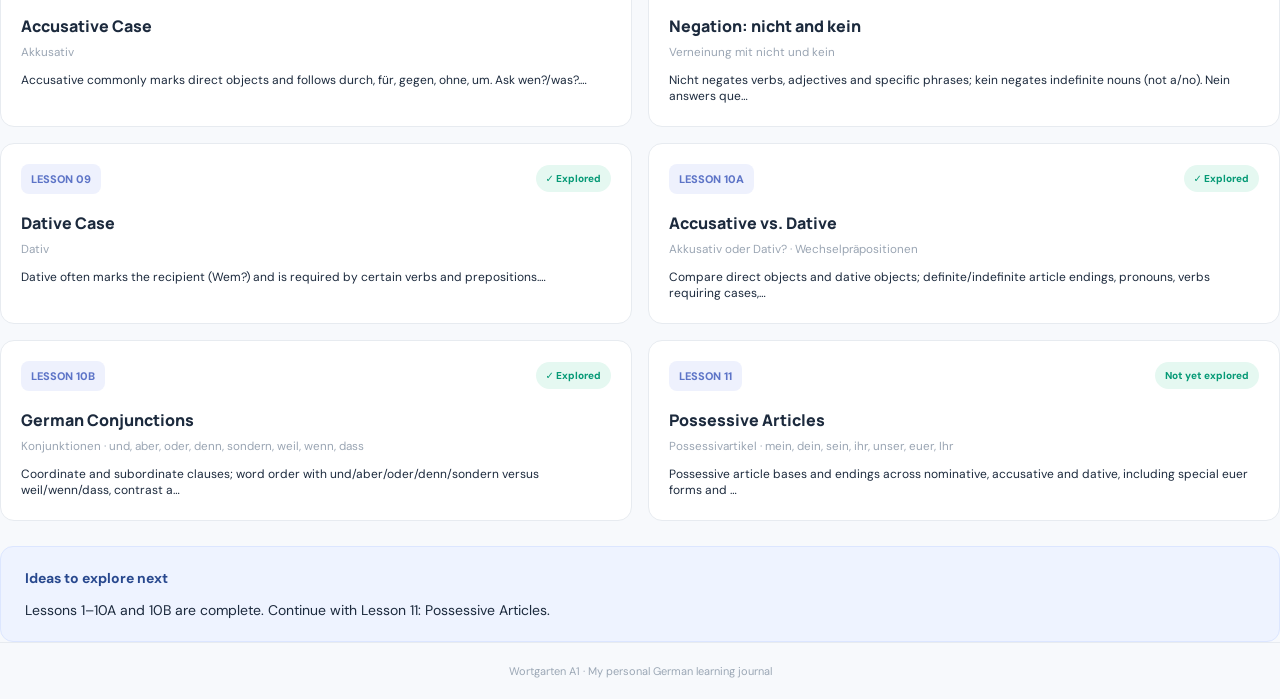
==== commit bcdd7bf7: "Update Wortgarten lessons, score history and possessive article notes" ====
--- a/index.html
+++ b/index.html
@@ -1,7 +1,7 @@
 <!doctype html><html lang="en"><head><meta charset="utf-8"><meta name="viewport" content="width=device-width,initial-scale=1"><meta name="theme-color" content="#111e36"><meta name="description" content="Wortgarten A1 personal German learning journal: lessons, grammar and notes"><title>Wortgarten A1 · My German Learning Journal</title><link rel="stylesheet" href="style.css"></head><body>
 <header class="top"><div class="brand"><span class="mark">W<span>.</span></span><div><strong>Wortgarten</strong><small>MY GERMAN LEARNING JOURNAL</small></div></div><div class="topright"><span class="pill">🇩🇪 A1 German</span><span class="subtle">Learning at my own pace</span></div></header>
-<div class="shell"><aside class="sidebar"><p class="navcaption">MY LEARNING SPACE</p><button class="nav active" data-view="overview">◫ &nbsp; Overview</button><button class="nav" data-view="lessons">☷ &nbsp; Lessons 1–9</button><button class="nav" data-view="journal">✎ &nbsp; Daily journal</button><button class="nav" data-view="plan">▦ &nbsp; Learning path</button><div class="sidebarbottom"><div class="tip">Your changes are stored in this browser only. Export a backup to move devices.</div><button class="smallbtn" id="exportBtn">↓ Export progress</button><label class="smallbtn import">↑ Import progress<input type="file" id="importFile" accept="application/json" hidden></label></div></aside>
-<main class="content"><section id="overview" class="view active"><div class="eyebrow">MY GERMAN JOURNEY</div><div class="headrow"><div><h1>Guten Tag! <span class="wave">👋</span></h1><p>A personal place for German words, grammar and everything I learn.</p></div></div><div class="metrics"><div class="metric"><label>LESSONS EXPLORED</label><div><strong id="doneCount">9</strong><span>/ 9 available</span></div><div class="track"><i id="doneBar"></i></div></div><div class="metric"><label>GRAMMAR FOUNDATIONS</label><div><strong>A1</strong></div><small>Everyday sentences and useful grammar</small></div><div class="metric"><label>MY PACE</label><div><strong>Flexible</strong></div><small>No required schedule</small></div><small>2026 · A1–B1 preparation</small></div></div><div class="sectiontop"><div><h2>My lesson collection</h2><p>Open any lesson for grammar rules, examples, and personal notes.</p></div><button class="textbtn" data-goto="lessons">View all lessons →</button></div><div id="overviewCards" class="cards"></div><div class="notice"><strong>Ideas to explore next</strong><p>Lessons 8 and 9 are now complete. Continue next with Lesson 10: Accusative vs. Dative.</p></div></section>
-<section id="lessons" class="view"><div class="eyebrow">MY LESSON LIBRARY</div><h1>Lessons 1–9</h1><p>Read grammar notes and examples, and add your own notes for each topic.</p><div class="filter"><input id="searchLessons" placeholder="Search lessons or grammar…" aria-label="Search lessons"><span id="lessonTally">9 lessons</span></div><div id="lessonList" class="lessonlist"></div></section>
+<div class="shell"><aside class="sidebar"><p class="navcaption">MY LEARNING SPACE</p><button class="nav active" data-view="overview">◫ &nbsp; Overview</button><button class="nav" data-view="lessons">☷ &nbsp; Lessons 1–11</button><button class="nav" data-view="journal">✎ &nbsp; Daily journal</button><button class="nav" data-view="plan">▦ &nbsp; Learning path</button><div class="sidebarbottom"><div class="tip">Your changes are stored in this browser only. Export a backup to move devices.</div><button class="smallbtn" id="exportBtn">↓ Export progress</button><label class="smallbtn import">↑ Import progress<input type="file" id="importFile" accept="application/json" hidden></label></div></aside>
+<main class="content"><section id="overview" class="view active"><div class="eyebrow">MY GERMAN JOURNEY</div><div class="headrow"><div><h1>Guten Tag! <span class="wave">👋</span></h1><p>A personal place for German words, grammar and everything I learn.</p></div></div><div class="metrics"><div class="metric"><label>LESSONS EXPLORED</label><div><strong id="doneCount">11</strong><span>/ 12 available</span></div><div class="track"><i id="doneBar"></i></div></div><div class="metric"><label>GRAMMAR FOUNDATIONS</label><div><strong>A1</strong></div><small>Everyday sentences and useful grammar</small></div><div class="metric"><label>MY PACE</label><div><strong>Flexible</strong></div><small>No required schedule</small></div><small>2026 · German learning notes</small></div></div><div class="sectiontop"><div><h2>My lesson collection</h2><p>Open any lesson for grammar rules, examples, and personal notes.</p></div><button class="textbtn" data-goto="lessons">View all lessons →</button></div><div id="overviewCards" class="cards"></div><div class="notice"><strong>Ideas to explore next</strong><p>Lessons 1–10A and 10B are complete. Continue with Lesson 11: Possessive Articles.</p></div></section>
+<section id="lessons" class="view"><div class="eyebrow">MY LESSON LIBRARY</div><h1>Lessons 1–11</h1><p>Read grammar notes and examples, and add your own notes for each topic.</p><div class="filter"><input id="searchLessons" placeholder="Search lessons or grammar…" aria-label="Search lessons"><span id="lessonTally">12 topics</span></div><div id="lessonList" class="lessonlist"></div></section>
 <section id="journal" class="view"><div class="eyebrow">PERSONAL LEARNING LOG</div><h1>Daily journal</h1><p>What did you study today? Add your notes and save them in this browser.</p><form id="journalForm" class="formbox"><label>Date<input type="date" id="journalDate" required></label><label>Topic / lesson<input type="text" id="journalTopic" placeholder="e.g., Akkusativ examples" required></label><label>What I learned<textarea id="journalText" rows="4" placeholder="New rules, examples, mistakes, questions…" required></textarea></label><button class="primary" type="submit">+ Add journal entry</button></form><div class="sectiontop"><h2>My entries</h2><button class="textbtn" id="printBtn">Print / Save PDF</button></div><div id="journalEntries"></div></section>
-<section id="plan" class="view"><div class="eyebrow">PERSONAL LEARNING PATH</div><h1>My learning path</h1><p>Lessons 1–9 completed. Lesson 10: Accusative vs. Dative is next.</p><div class="timeline"><div><b>A1</b><span>Greetings, pronouns and everyday phrases</span><em>Foundations</em></div><div><b>A1</b><span>Verbs, articles and sentence structure</span><em>Explore</em></div><div><b>A1</b><span>Cases, questions and everyday conversations</span><em>Explore</em></div><div><b>Later</b><span>New vocabulary, reading, listening and writing</span><em>Optional</em></div></div><div class="notice"><strong>Publishing vs syncing</strong><p>GitHub Pages serves the site. Checkboxes and journal entries save to your browser's local storage, not to your Git repository. Use Export / Import for backups. Automatic cross-device syncing would need a backend or external service.</p></div></section></main></div><footer>Wortgarten A1 · My personal German learning journal</footer><script src="app.js"></script></body></html>+<section id="plan" class="view"><div class="eyebrow">PERSONAL LEARNING PATH</div><h1>My learning path</h1><p>Lessons 1–11 completed. Lesson 10: Accusative vs. Dative is next.</p><div class="timeline"><div><b>A1</b><span>Greetings, pronouns and everyday phrases</span><em>Foundations</em></div><div><b>A1</b><span>Verbs, articles and sentence structure</span><em>Explore</em></div><div><b>A1</b><span>Cases, questions and everyday conversations</span><em>Explore</em></div><div><b>Later</b><span>New vocabulary, reading, listening and writing</span><em>Optional</em></div></div><div class="notice"><strong>Publishing vs syncing</strong><p>GitHub Pages serves the site. Checkboxes and journal entries save to your browser's local storage, not to your Git repository. Use Export / Import for backups. Automatic cross-device syncing would need a backend or external service.</p></div></section></main></div><footer>Wortgarten A1 · My personal German learning journal</footer><script src="app.js"></script></body></html>
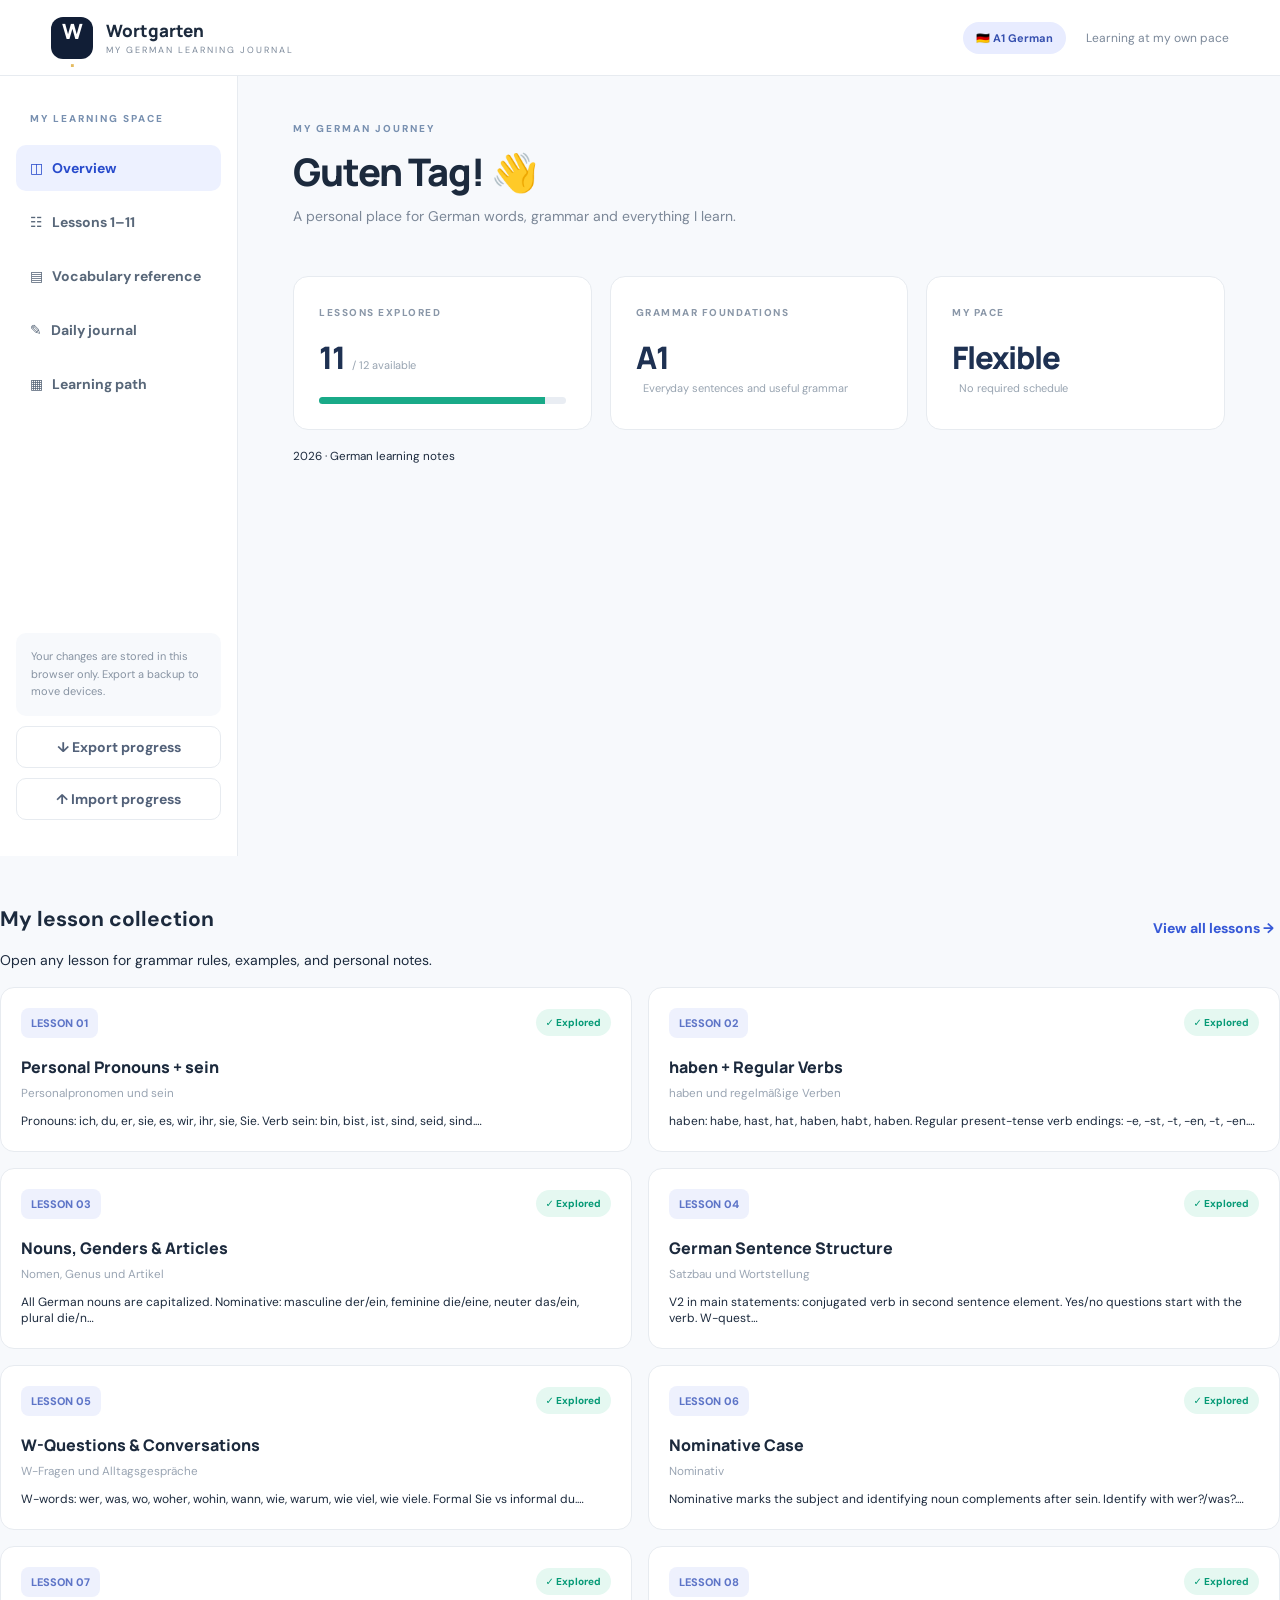
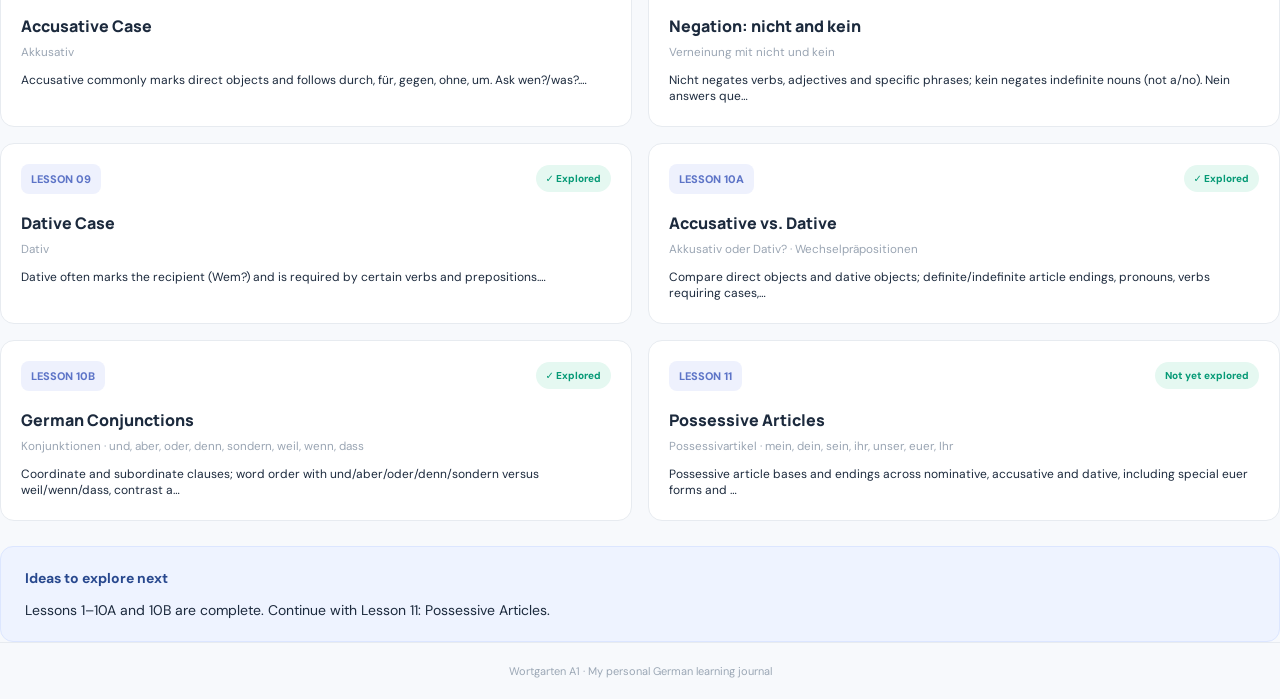
==== commit b6b4f42c: "Link vocabulary notes from Wortgarten navigation" ====
--- a/index.html
+++ b/index.html
@@ -1,6 +1,6 @@
 <!doctype html><html lang="en"><head><meta charset="utf-8"><meta name="viewport" content="width=device-width,initial-scale=1"><meta name="theme-color" content="#111e36"><meta name="description" content="Wortgarten A1 personal German learning journal: lessons, grammar and notes"><title>Wortgarten A1 · My German Learning Journal</title><link rel="stylesheet" href="style.css"></head><body>
 <header class="top"><div class="brand"><span class="mark">W<span>.</span></span><div><strong>Wortgarten</strong><small>MY GERMAN LEARNING JOURNAL</small></div></div><div class="topright"><span class="pill">🇩🇪 A1 German</span><span class="subtle">Learning at my own pace</span></div></header>
-<div class="shell"><aside class="sidebar"><p class="navcaption">MY LEARNING SPACE</p><button class="nav active" data-view="overview">◫ &nbsp; Overview</button><button class="nav" data-view="lessons">☷ &nbsp; Lessons 1–11</button><button class="nav" data-view="journal">✎ &nbsp; Daily journal</button><button class="nav" data-view="plan">▦ &nbsp; Learning path</button><div class="sidebarbottom"><div class="tip">Your changes are stored in this browser only. Export a backup to move devices.</div><button class="smallbtn" id="exportBtn">↓ Export progress</button><label class="smallbtn import">↑ Import progress<input type="file" id="importFile" accept="application/json" hidden></label></div></aside>
+<div class="shell"><aside class="sidebar"><p class="navcaption">MY LEARNING SPACE</p><button class="nav active" data-view="overview">◫ &nbsp; Overview</button><button class="nav" data-view="lessons">☷ &nbsp; Lessons 1–11</button><a class="nav" href="vocabulary.html" style="text-decoration:none">▤ &nbsp; Vocabulary reference</a><button class="nav" data-view="journal">✎ &nbsp; Daily journal</button><button class="nav" data-view="plan">▦ &nbsp; Learning path</button><div class="sidebarbottom"><div class="tip">Your changes are stored in this browser only. Export a backup to move devices.</div><button class="smallbtn" id="exportBtn">↓ Export progress</button><label class="smallbtn import">↑ Import progress<input type="file" id="importFile" accept="application/json" hidden></label></div></aside>
 <main class="content"><section id="overview" class="view active"><div class="eyebrow">MY GERMAN JOURNEY</div><div class="headrow"><div><h1>Guten Tag! <span class="wave">👋</span></h1><p>A personal place for German words, grammar and everything I learn.</p></div></div><div class="metrics"><div class="metric"><label>LESSONS EXPLORED</label><div><strong id="doneCount">11</strong><span>/ 12 available</span></div><div class="track"><i id="doneBar"></i></div></div><div class="metric"><label>GRAMMAR FOUNDATIONS</label><div><strong>A1</strong></div><small>Everyday sentences and useful grammar</small></div><div class="metric"><label>MY PACE</label><div><strong>Flexible</strong></div><small>No required schedule</small></div><small>2026 · German learning notes</small></div></div><div class="sectiontop"><div><h2>My lesson collection</h2><p>Open any lesson for grammar rules, examples, and personal notes.</p></div><button class="textbtn" data-goto="lessons">View all lessons →</button></div><div id="overviewCards" class="cards"></div><div class="notice"><strong>Ideas to explore next</strong><p>Lessons 1–10A and 10B are complete. Continue with Lesson 11: Possessive Articles.</p></div></section>
 <section id="lessons" class="view"><div class="eyebrow">MY LESSON LIBRARY</div><h1>Lessons 1–11</h1><p>Read grammar notes and examples, and add your own notes for each topic.</p><div class="filter"><input id="searchLessons" placeholder="Search lessons or grammar…" aria-label="Search lessons"><span id="lessonTally">12 topics</span></div><div id="lessonList" class="lessonlist"></div></section>
 <section id="journal" class="view"><div class="eyebrow">PERSONAL LEARNING LOG</div><h1>Daily journal</h1><p>What did you study today? Add your notes and save them in this browser.</p><form id="journalForm" class="formbox"><label>Date<input type="date" id="journalDate" required></label><label>Topic / lesson<input type="text" id="journalTopic" placeholder="e.g., Akkusativ examples" required></label><label>What I learned<textarea id="journalText" rows="4" placeholder="New rules, examples, mistakes, questions…" required></textarea></label><button class="primary" type="submit">+ Add journal entry</button></form><div class="sectiontop"><h2>My entries</h2><button class="textbtn" id="printBtn">Print / Save PDF</button></div><div id="journalEntries"></div></section>
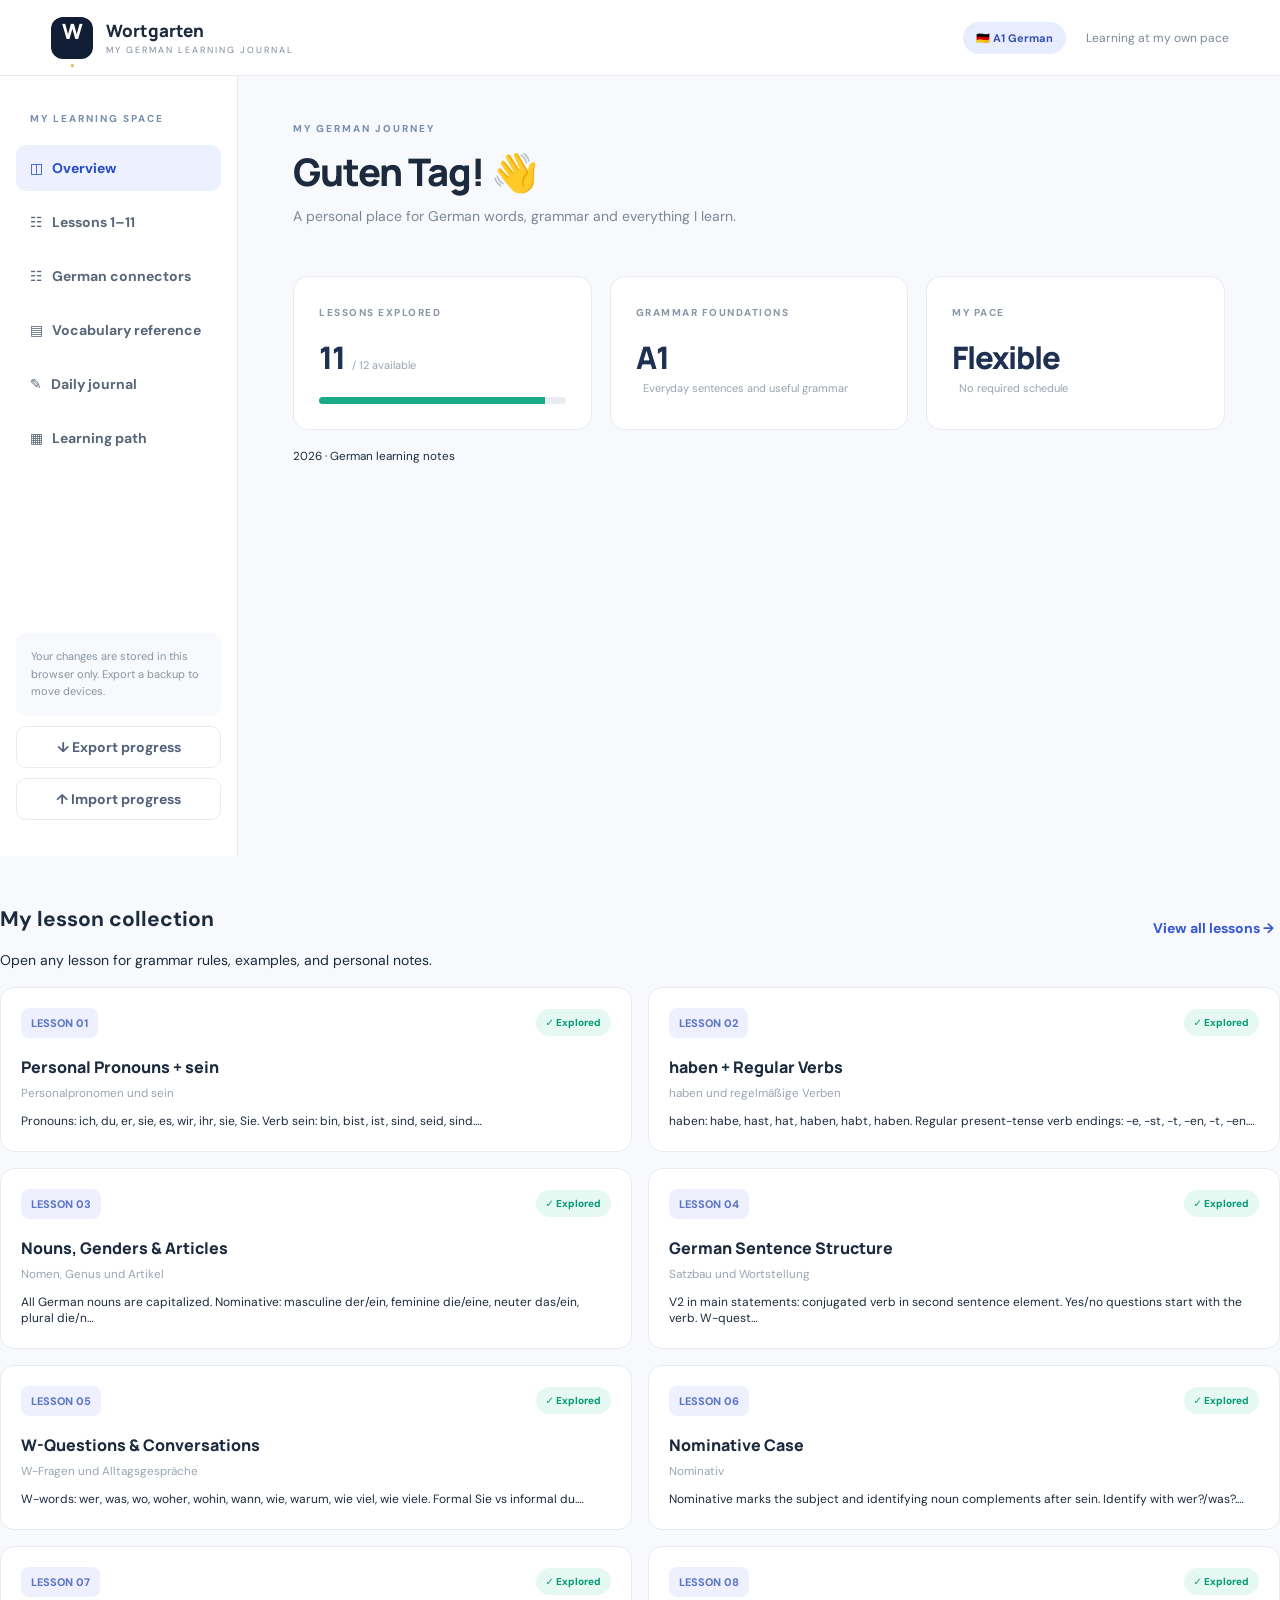
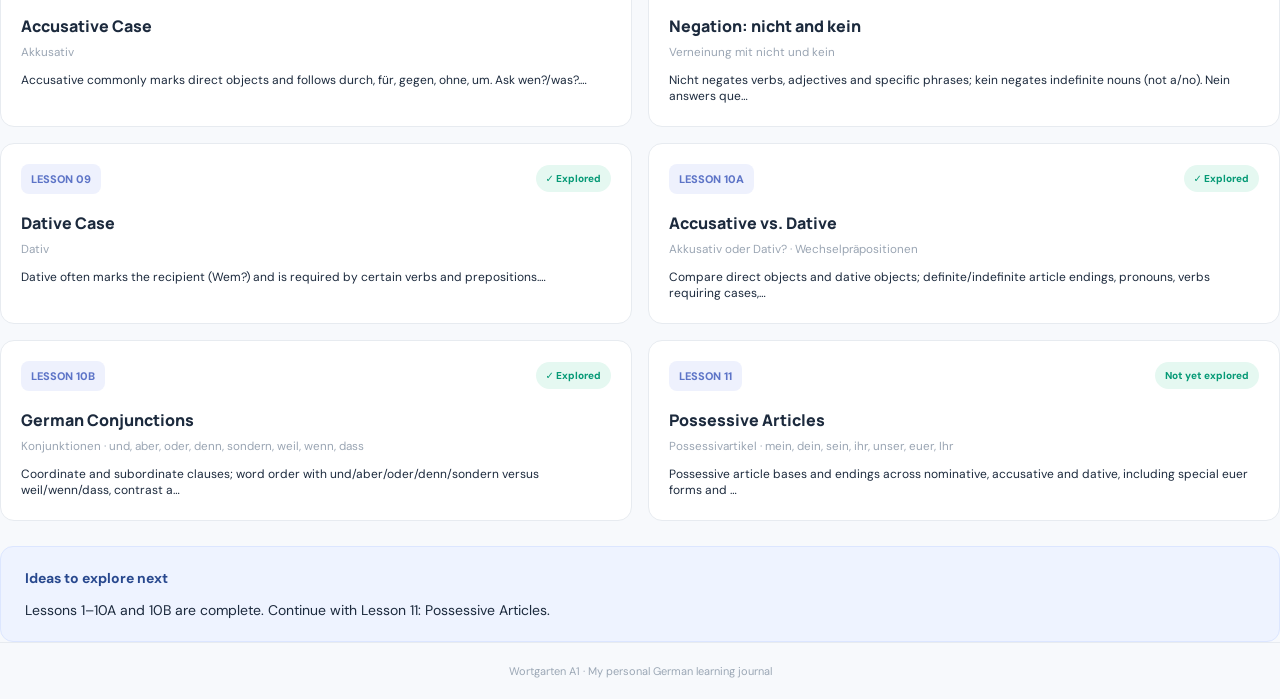
==== commit fffb464e: "Link German connectors page from website navigation" ====
--- a/index.html
+++ b/index.html
@@ -1,6 +1,6 @@
 <!doctype html><html lang="en"><head><meta charset="utf-8"><meta name="viewport" content="width=device-width,initial-scale=1"><meta name="theme-color" content="#111e36"><meta name="description" content="Wortgarten A1 personal German learning journal: lessons, grammar and notes"><title>Wortgarten A1 · My German Learning Journal</title><link rel="stylesheet" href="style.css"></head><body>
 <header class="top"><div class="brand"><span class="mark">W<span>.</span></span><div><strong>Wortgarten</strong><small>MY GERMAN LEARNING JOURNAL</small></div></div><div class="topright"><span class="pill">🇩🇪 A1 German</span><span class="subtle">Learning at my own pace</span></div></header>
-<div class="shell"><aside class="sidebar"><p class="navcaption">MY LEARNING SPACE</p><button class="nav active" data-view="overview">◫ &nbsp; Overview</button><button class="nav" data-view="lessons">☷ &nbsp; Lessons 1–11</button><a class="nav" href="vocabulary.html" style="text-decoration:none">▤ &nbsp; Vocabulary reference</a><button class="nav" data-view="journal">✎ &nbsp; Daily journal</button><button class="nav" data-view="plan">▦ &nbsp; Learning path</button><div class="sidebarbottom"><div class="tip">Your changes are stored in this browser only. Export a backup to move devices.</div><button class="smallbtn" id="exportBtn">↓ Export progress</button><label class="smallbtn import">↑ Import progress<input type="file" id="importFile" accept="application/json" hidden></label></div></aside>
+<div class="shell"><aside class="sidebar"><p class="navcaption">MY LEARNING SPACE</p><button class="nav active" data-view="overview">◫ &nbsp; Overview</button><button class="nav" data-view="lessons">☷ &nbsp; Lessons 1–11</button><a class="nav" href="connectors.html" style="text-decoration:none">☷ &nbsp; German connectors</a><a class="nav" href="vocabulary.html" style="text-decoration:none">▤ &nbsp; Vocabulary reference</a><button class="nav" data-view="journal">✎ &nbsp; Daily journal</button><button class="nav" data-view="plan">▦ &nbsp; Learning path</button><div class="sidebarbottom"><div class="tip">Your changes are stored in this browser only. Export a backup to move devices.</div><button class="smallbtn" id="exportBtn">↓ Export progress</button><label class="smallbtn import">↑ Import progress<input type="file" id="importFile" accept="application/json" hidden></label></div></aside>
 <main class="content"><section id="overview" class="view active"><div class="eyebrow">MY GERMAN JOURNEY</div><div class="headrow"><div><h1>Guten Tag! <span class="wave">👋</span></h1><p>A personal place for German words, grammar and everything I learn.</p></div></div><div class="metrics"><div class="metric"><label>LESSONS EXPLORED</label><div><strong id="doneCount">11</strong><span>/ 12 available</span></div><div class="track"><i id="doneBar"></i></div></div><div class="metric"><label>GRAMMAR FOUNDATIONS</label><div><strong>A1</strong></div><small>Everyday sentences and useful grammar</small></div><div class="metric"><label>MY PACE</label><div><strong>Flexible</strong></div><small>No required schedule</small></div><small>2026 · German learning notes</small></div></div><div class="sectiontop"><div><h2>My lesson collection</h2><p>Open any lesson for grammar rules, examples, and personal notes.</p></div><button class="textbtn" data-goto="lessons">View all lessons →</button></div><div id="overviewCards" class="cards"></div><div class="notice"><strong>Ideas to explore next</strong><p>Lessons 1–10A and 10B are complete. Continue with Lesson 11: Possessive Articles.</p></div></section>
 <section id="lessons" class="view"><div class="eyebrow">MY LESSON LIBRARY</div><h1>Lessons 1–11</h1><p>Read grammar notes and examples, and add your own notes for each topic.</p><div class="filter"><input id="searchLessons" placeholder="Search lessons or grammar…" aria-label="Search lessons"><span id="lessonTally">12 topics</span></div><div id="lessonList" class="lessonlist"></div></section>
 <section id="journal" class="view"><div class="eyebrow">PERSONAL LEARNING LOG</div><h1>Daily journal</h1><p>What did you study today? Add your notes and save them in this browser.</p><form id="journalForm" class="formbox"><label>Date<input type="date" id="journalDate" required></label><label>Topic / lesson<input type="text" id="journalTopic" placeholder="e.g., Akkusativ examples" required></label><label>What I learned<textarea id="journalText" rows="4" placeholder="New rules, examples, mistakes, questions…" required></textarea></label><button class="primary" type="submit">+ Add journal entry</button></form><div class="sectiontop"><h2>My entries</h2><button class="textbtn" id="printBtn">Print / Save PDF</button></div><div id="journalEntries"></div></section>
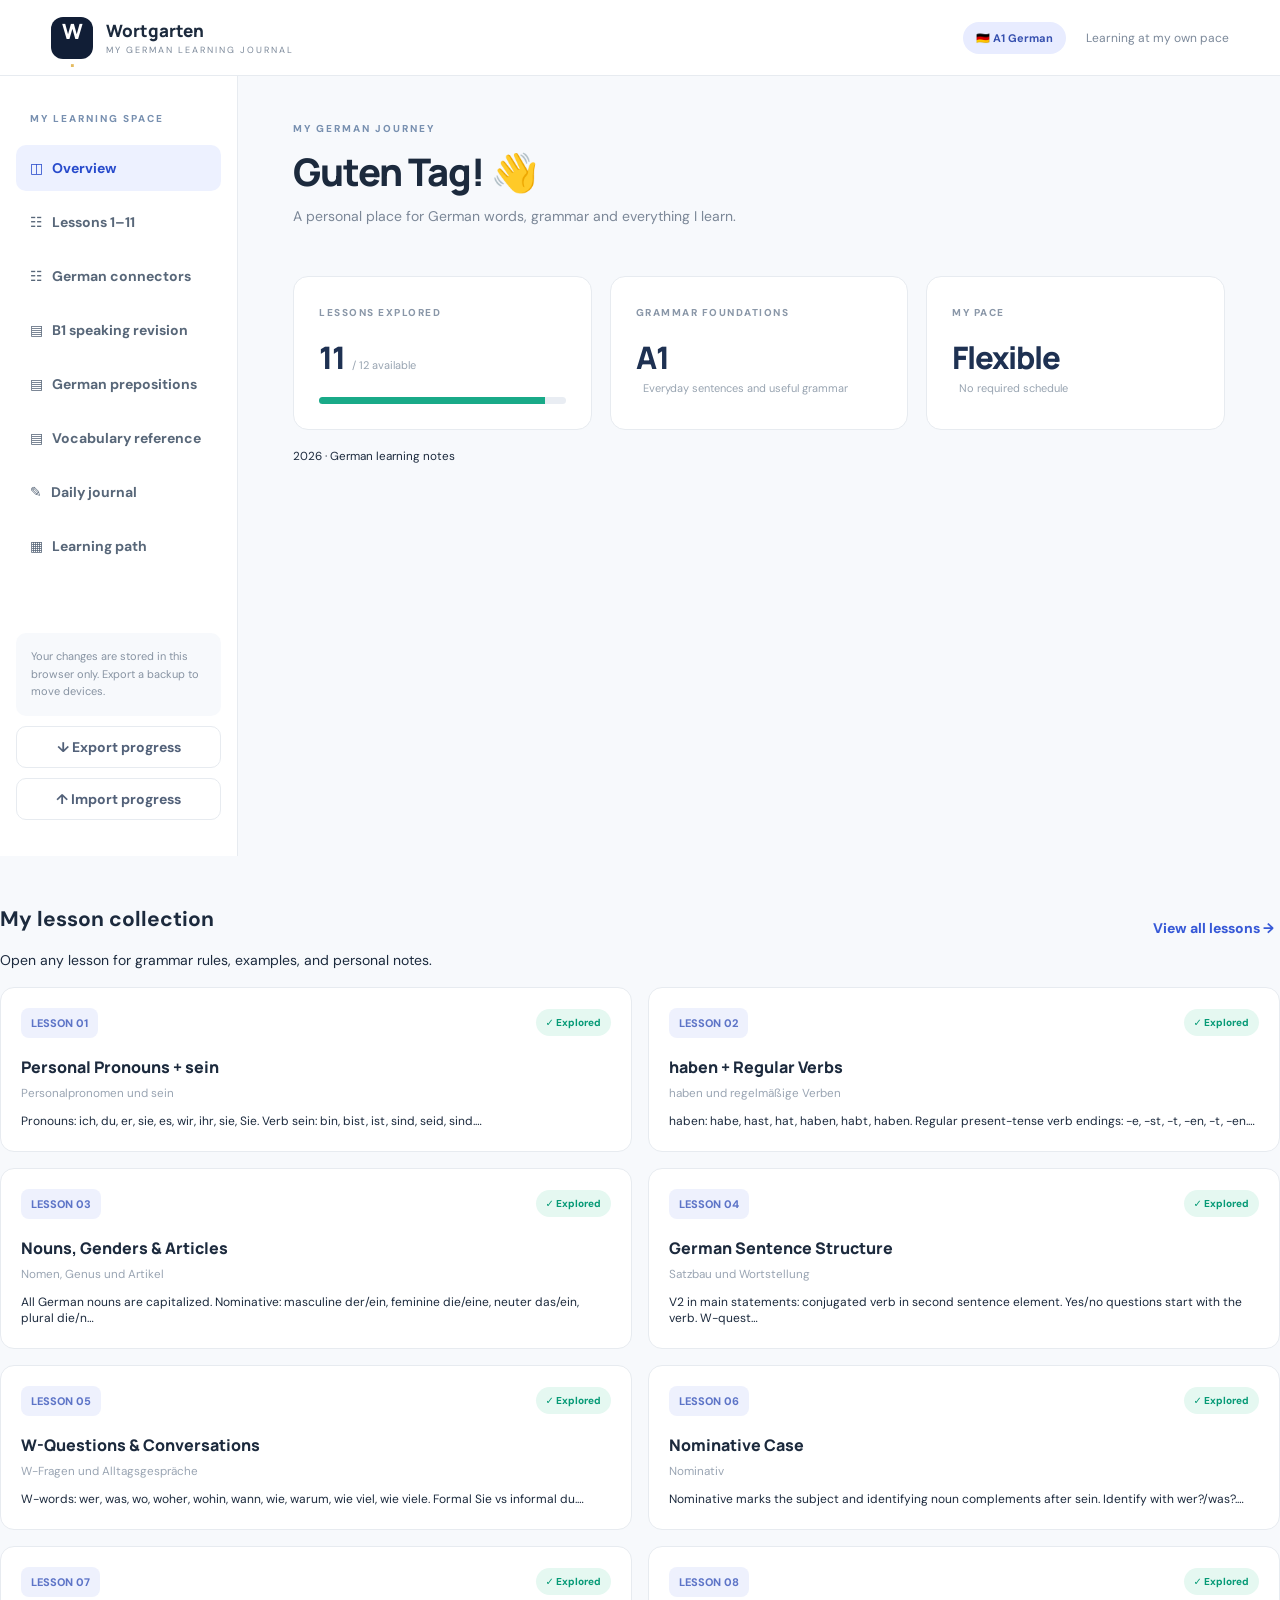
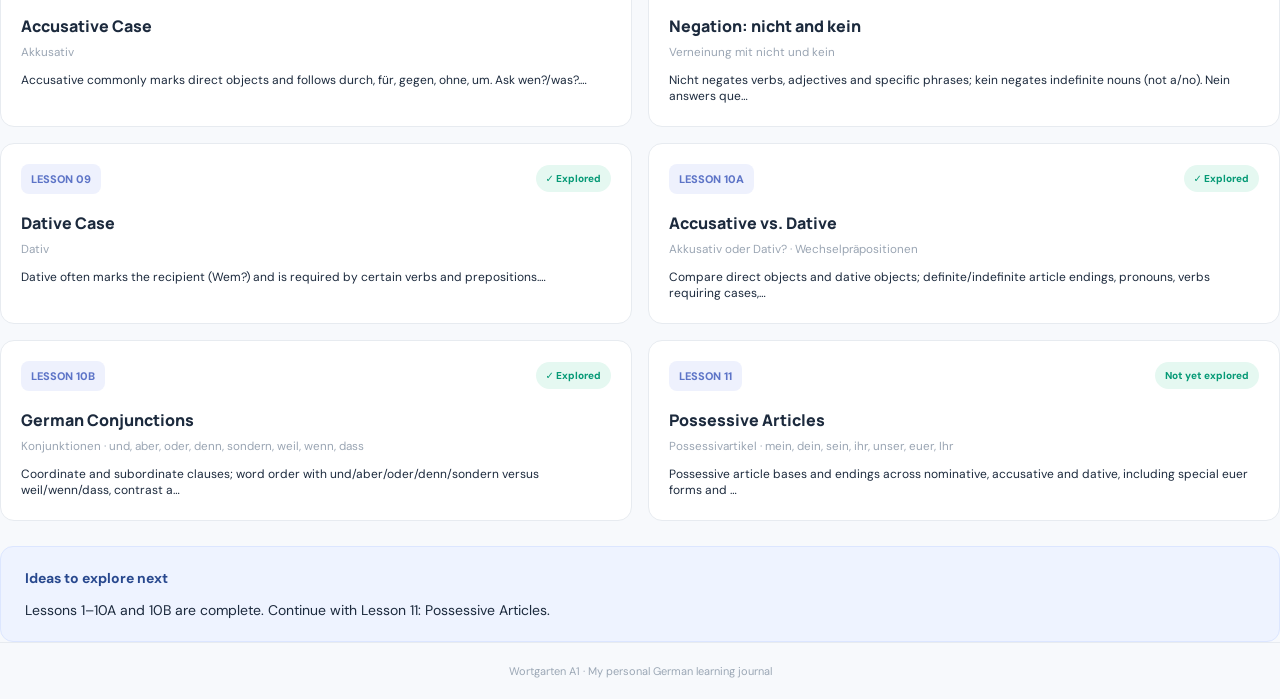
==== commit 03c4ea65: "Link B1 speaking and prepositions guides from home page" ====
--- a/index.html
+++ b/index.html
@@ -1,6 +1,6 @@
 <!doctype html><html lang="en"><head><meta charset="utf-8"><meta name="viewport" content="width=device-width,initial-scale=1"><meta name="theme-color" content="#111e36"><meta name="description" content="Wortgarten A1 personal German learning journal: lessons, grammar and notes"><title>Wortgarten A1 · My German Learning Journal</title><link rel="stylesheet" href="style.css"></head><body>
 <header class="top"><div class="brand"><span class="mark">W<span>.</span></span><div><strong>Wortgarten</strong><small>MY GERMAN LEARNING JOURNAL</small></div></div><div class="topright"><span class="pill">🇩🇪 A1 German</span><span class="subtle">Learning at my own pace</span></div></header>
-<div class="shell"><aside class="sidebar"><p class="navcaption">MY LEARNING SPACE</p><button class="nav active" data-view="overview">◫ &nbsp; Overview</button><button class="nav" data-view="lessons">☷ &nbsp; Lessons 1–11</button><a class="nav" href="connectors.html" style="text-decoration:none">☷ &nbsp; German connectors</a><a class="nav" href="vocabulary.html" style="text-decoration:none">▤ &nbsp; Vocabulary reference</a><button class="nav" data-view="journal">✎ &nbsp; Daily journal</button><button class="nav" data-view="plan">▦ &nbsp; Learning path</button><div class="sidebarbottom"><div class="tip">Your changes are stored in this browser only. Export a backup to move devices.</div><button class="smallbtn" id="exportBtn">↓ Export progress</button><label class="smallbtn import">↑ Import progress<input type="file" id="importFile" accept="application/json" hidden></label></div></aside>
+<div class="shell"><aside class="sidebar"><p class="navcaption">MY LEARNING SPACE</p><button class="nav active" data-view="overview">◫ &nbsp; Overview</button><button class="nav" data-view="lessons">☷ &nbsp; Lessons 1–11</button><a class="nav" href="connectors.html" style="text-decoration:none">☷ &nbsp; German connectors</a><a class="nav" href="b1-speaking-revision.html" style="text-decoration:none">▤ &nbsp; B1 speaking revision</a><a class="nav" href="prepositions-guide.html" style="text-decoration:none">▤ &nbsp; German prepositions</a><a class="nav" href="vocabulary.html" style="text-decoration:none">▤ &nbsp; Vocabulary reference</a><button class="nav" data-view="journal">✎ &nbsp; Daily journal</button><button class="nav" data-view="plan">▦ &nbsp; Learning path</button><div class="sidebarbottom"><div class="tip">Your changes are stored in this browser only. Export a backup to move devices.</div><button class="smallbtn" id="exportBtn">↓ Export progress</button><label class="smallbtn import">↑ Import progress<input type="file" id="importFile" accept="application/json" hidden></label></div></aside>
 <main class="content"><section id="overview" class="view active"><div class="eyebrow">MY GERMAN JOURNEY</div><div class="headrow"><div><h1>Guten Tag! <span class="wave">👋</span></h1><p>A personal place for German words, grammar and everything I learn.</p></div></div><div class="metrics"><div class="metric"><label>LESSONS EXPLORED</label><div><strong id="doneCount">11</strong><span>/ 12 available</span></div><div class="track"><i id="doneBar"></i></div></div><div class="metric"><label>GRAMMAR FOUNDATIONS</label><div><strong>A1</strong></div><small>Everyday sentences and useful grammar</small></div><div class="metric"><label>MY PACE</label><div><strong>Flexible</strong></div><small>No required schedule</small></div><small>2026 · German learning notes</small></div></div><div class="sectiontop"><div><h2>My lesson collection</h2><p>Open any lesson for grammar rules, examples, and personal notes.</p></div><button class="textbtn" data-goto="lessons">View all lessons →</button></div><div id="overviewCards" class="cards"></div><div class="notice"><strong>Ideas to explore next</strong><p>Lessons 1–10A and 10B are complete. Continue with Lesson 11: Possessive Articles.</p></div></section>
 <section id="lessons" class="view"><div class="eyebrow">MY LESSON LIBRARY</div><h1>Lessons 1–11</h1><p>Read grammar notes and examples, and add your own notes for each topic.</p><div class="filter"><input id="searchLessons" placeholder="Search lessons or grammar…" aria-label="Search lessons"><span id="lessonTally">12 topics</span></div><div id="lessonList" class="lessonlist"></div></section>
 <section id="journal" class="view"><div class="eyebrow">PERSONAL LEARNING LOG</div><h1>Daily journal</h1><p>What did you study today? Add your notes and save them in this browser.</p><form id="journalForm" class="formbox"><label>Date<input type="date" id="journalDate" required></label><label>Topic / lesson<input type="text" id="journalTopic" placeholder="e.g., Akkusativ examples" required></label><label>What I learned<textarea id="journalText" rows="4" placeholder="New rules, examples, mistakes, questions…" required></textarea></label><button class="primary" type="submit">+ Add journal entry</button></form><div class="sectiontop"><h2>My entries</h2><button class="textbtn" id="printBtn">Print / Save PDF</button></div><div id="journalEntries"></div></section>
